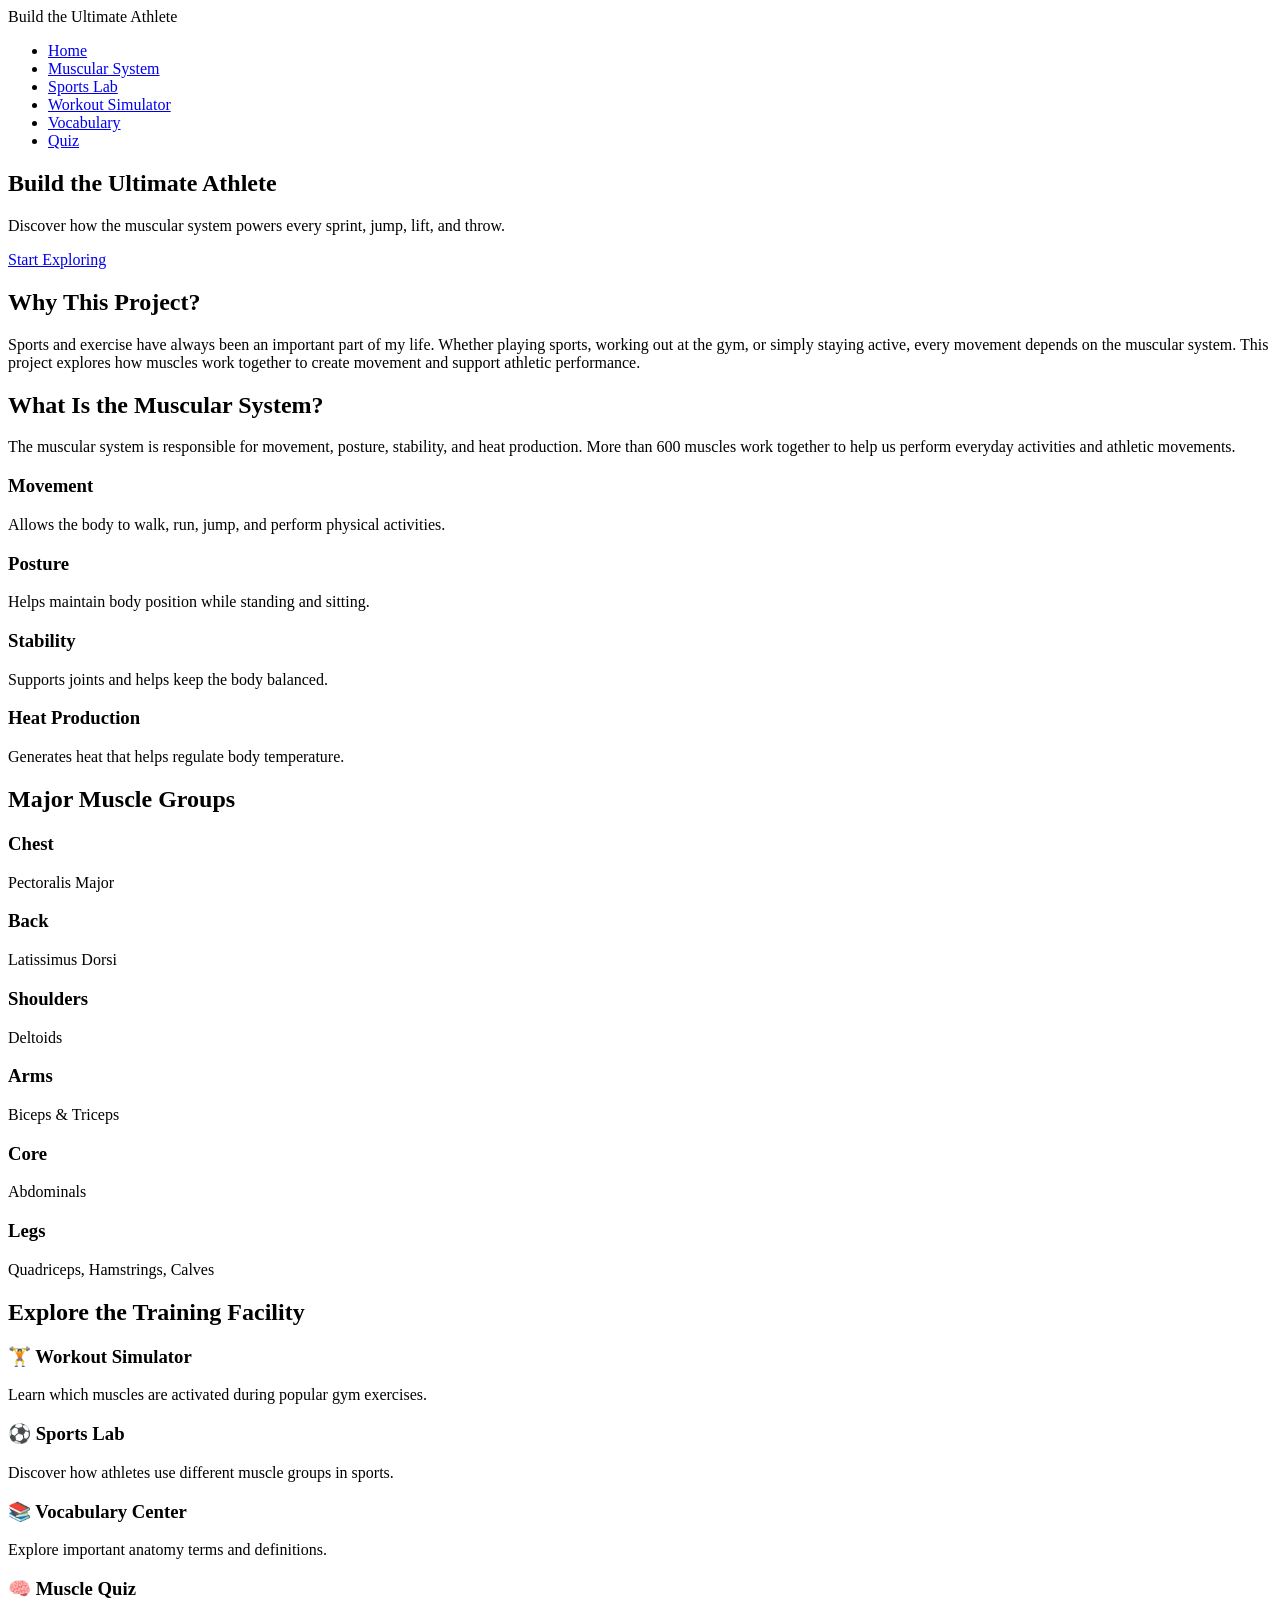
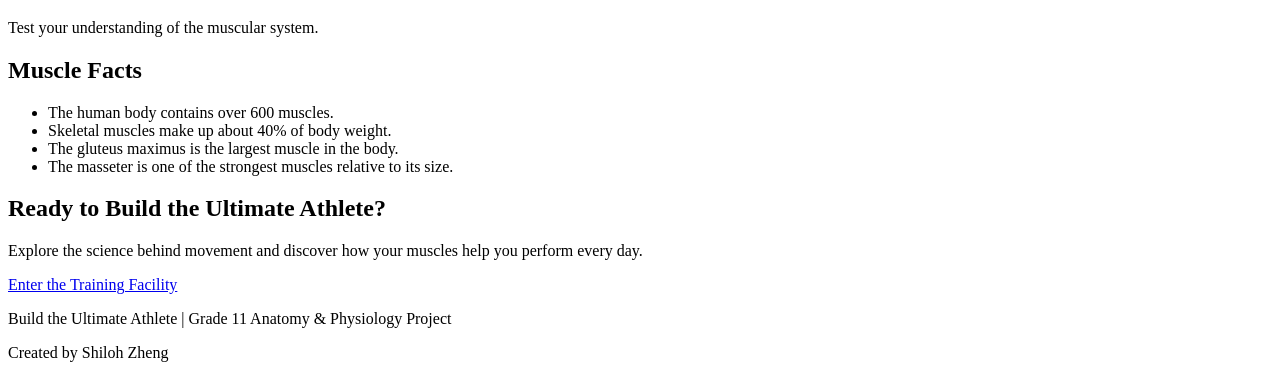
==== index.html @ 9d4ecc10 "Create index.html" ====
<!DOCTYPE html>
<html lang="en">
<head>
    <meta charset="UTF-8">
    <meta name="viewport" content="width=device-width, initial-scale=1.0">
    <title>Build the Ultimate Athlete</title>

    <!-- CSS -->
    <link rel="stylesheet" href="css/style.css">
    <link rel="stylesheet" href="css/home.css">

    <!-- Google Font -->
    <link href="https://fonts.googleapis.com/css2?family=Poppins:wght@300;400;500;600;700&display=swap" rel="stylesheet">
</head>

<body>

    <!-- Navigation -->
    <header>
        <nav>
            <div class="logo">
                Build the Ultimate Athlete
            </div>

            <ul>
                <li><a href="index.html">Home</a></li>
                <li><a href="pages/muscular-system.html">Muscular System</a></li>
                <li><a href="pages/sports-lab.html">Sports Lab</a></li>
                <li><a href="pages/workout-simulator.html">Workout Simulator</a></li>
                <li><a href="pages/vocabulary.html">Vocabulary</a></li>
                <li><a href="pages/quiz.html">Quiz</a></li>
            </ul>
        </nav>
    </header>

    <!-- Hero Section -->
    <section class="hero">

        <div class="hero-content">

            <h1>Build the Ultimate Athlete</h1>

            <p>
                Discover how the muscular system powers every sprint,
                jump, lift, and throw.
            </p>

            <a href="#overview" class="btn">
                Start Exploring
            </a>

        </div>

    </section>

    <!-- About -->
    <section id="overview" class="about">

        <h2>Why This Project?</h2>

        <p>
            Sports and exercise have always been an important part of my life.
            Whether playing sports, working out at the gym, or simply staying
            active, every movement depends on the muscular system. This project
            explores how muscles work together to create movement and support
            athletic performance.
        </p>

    </section>

    <!-- Function Section -->
    <section class="functions">

        <h2>What Is the Muscular System?</h2>

        <p>
            The muscular system is responsible for movement, posture,
            stability, and heat production. More than 600 muscles work
            together to help us perform everyday activities and athletic
            movements.
        </p>

        <div class="function-cards">

            <div class="card">
                <h3>Movement</h3>
                <p>Allows the body to walk, run, jump, and perform physical activities.</p>
            </div>

            <div class="card">
                <h3>Posture</h3>
                <p>Helps maintain body position while standing and sitting.</p>
            </div>

            <div class="card">
                <h3>Stability</h3>
                <p>Supports joints and helps keep the body balanced.</p>
            </div>

            <div class="card">
                <h3>Heat Production</h3>
                <p>Generates heat that helps regulate body temperature.</p>
            </div>

        </div>

    </section>

    <!-- Muscle Groups -->
    <section class="muscles">

        <h2>Major Muscle Groups</h2>

        <div class="muscle-grid">

            <div class="muscle-card">
                <h3>Chest</h3>
                <p>Pectoralis Major</p>
            </div>

            <div class="muscle-card">
                <h3>Back</h3>
                <p>Latissimus Dorsi</p>
            </div>

            <div class="muscle-card">
                <h3>Shoulders</h3>
                <p>Deltoids</p>
            </div>

            <div class="muscle-card">
                <h3>Arms</h3>
                <p>Biceps & Triceps</p>
            </div>

            <div class="muscle-card">
                <h3>Core</h3>
                <p>Abdominals</p>
            </div>

            <div class="muscle-card">
                <h3>Legs</h3>
                <p>Quadriceps, Hamstrings, Calves</p>
            </div>

        </div>

    </section>

    <!-- Explore Section -->
    <section class="explore">

        <h2>Explore the Training Facility</h2>

        <div class="explore-grid">

            <div class="explore-card">
                <h3>🏋️ Workout Simulator</h3>
                <p>
                    Learn which muscles are activated during
                    popular gym exercises.
                </p>
            </div>

            <div class="explore-card">
                <h3>⚽ Sports Lab</h3>
                <p>
                    Discover how athletes use different muscle
                    groups in sports.
                </p>
            </div>

            <div class="explore-card">
                <h3>📚 Vocabulary Center</h3>
                <p>
                    Explore important anatomy terms and definitions.
                </p>
            </div>

            <div class="explore-card">
                <h3>🧠 Muscle Quiz</h3>
                <p>
                    Test your understanding of the muscular system.
                </p>
            </div>

        </div>

    </section>

    <!-- Fun Facts -->
    <section class="facts">

        <h2>Muscle Facts</h2>

        <ul>
            <li>The human body contains over 600 muscles.</li>
            <li>Skeletal muscles make up about 40% of body weight.</li>
            <li>The gluteus maximus is the largest muscle in the body.</li>
            <li>The masseter is one of the strongest muscles relative to its size.</li>
        </ul>

    </section>

    <!-- CTA -->
    <section class="cta">

        <h2>Ready to Build the Ultimate Athlete?</h2>

        <p>
            Explore the science behind movement and discover how your muscles
            help you perform every day.
        </p>

        <a href="pages/muscular-system.html" class="btn">
            Enter the Training Facility
        </a>

    </section>

    <!-- Footer -->
    <footer>

        <p>
            Build the Ultimate Athlete | Grade 11 Anatomy & Physiology Project
        </p>

        <p>
            Created by Shiloh Zheng
        </p>

    </footer>

    <script src="js/main.js"></script>

</body>
</html>
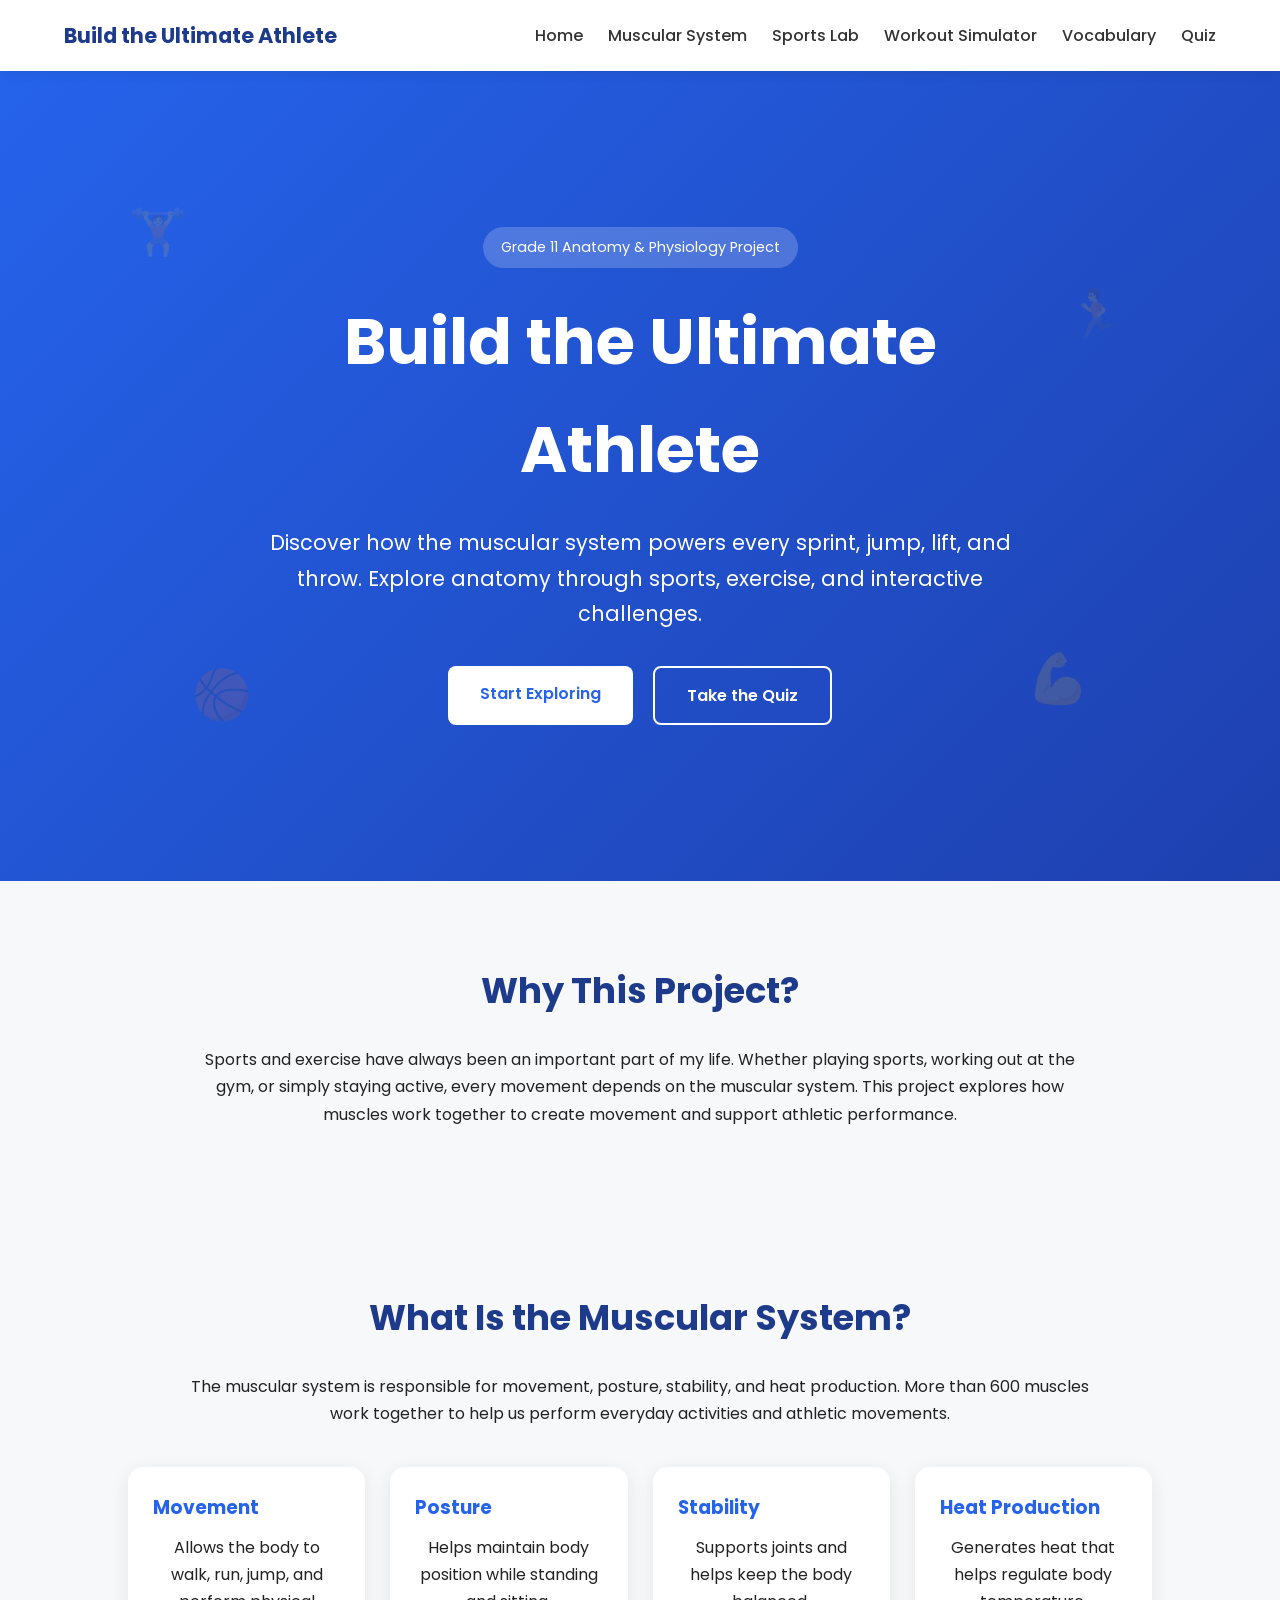
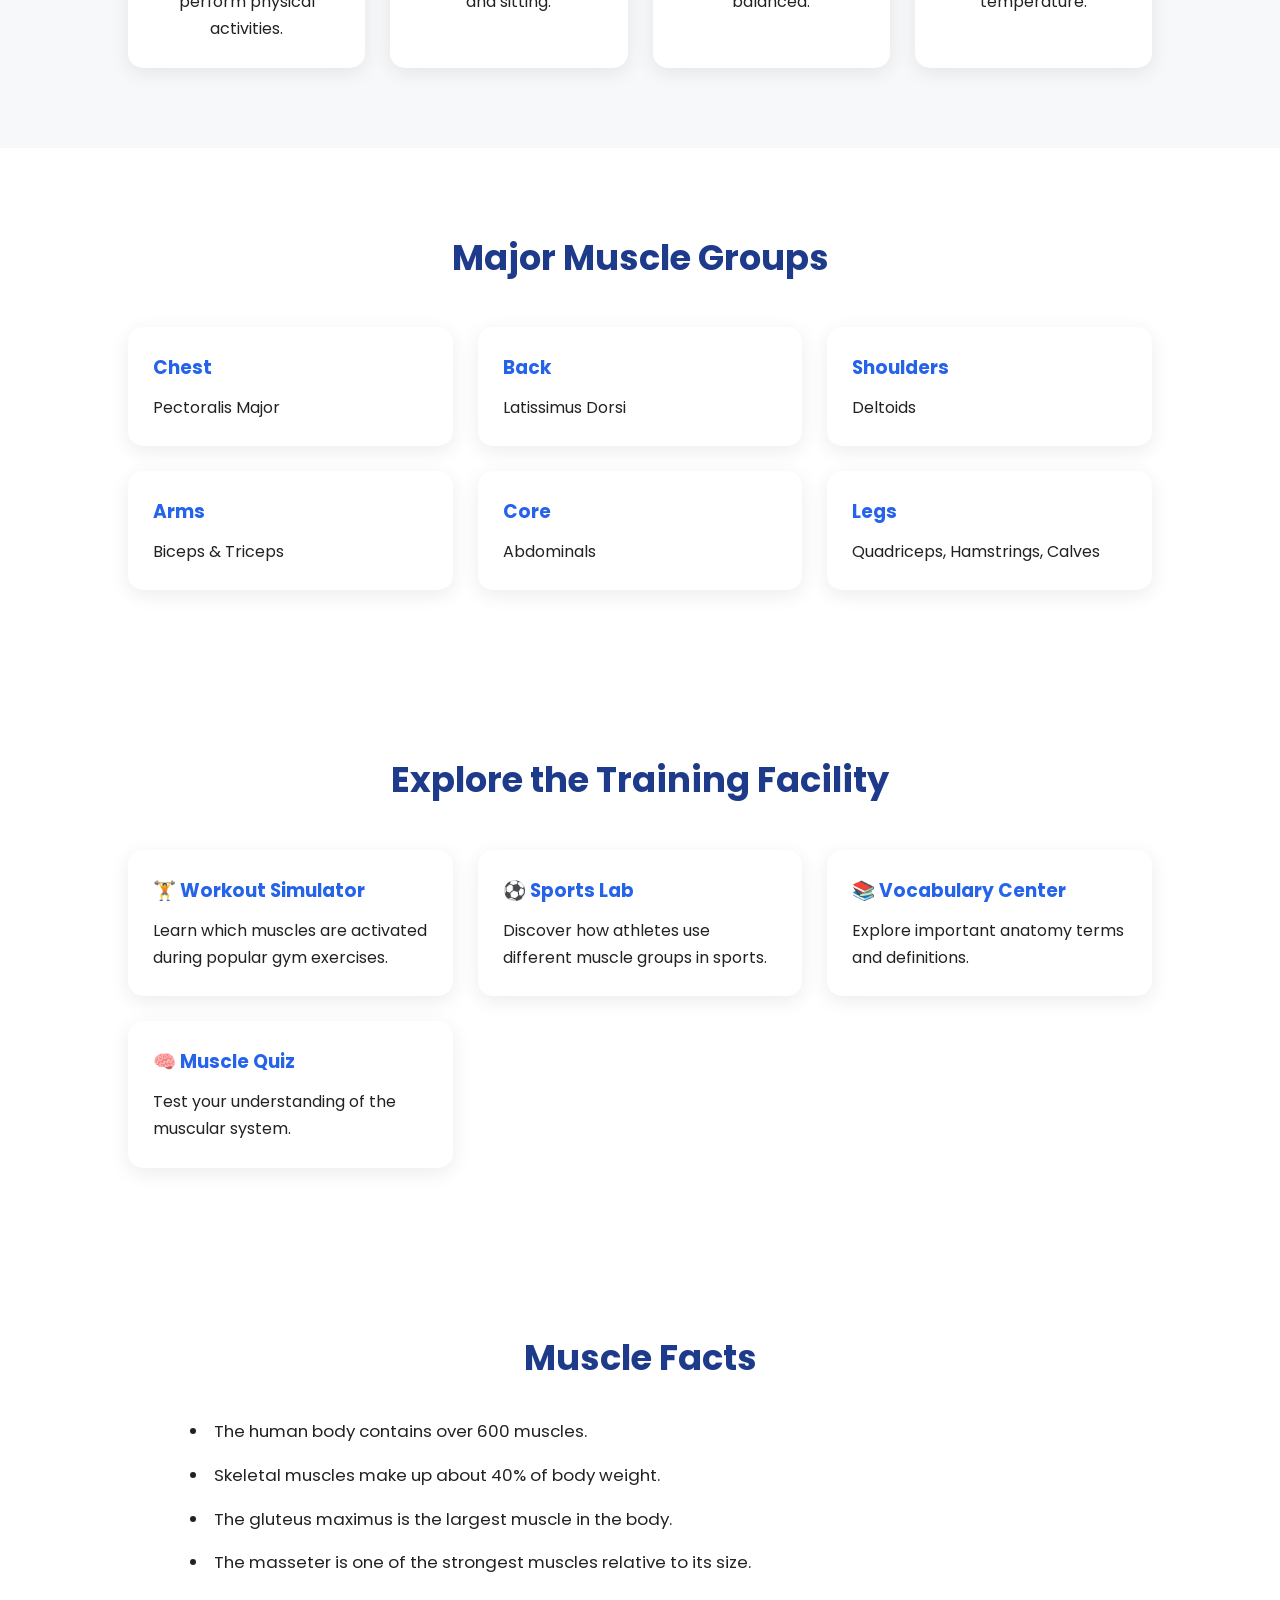
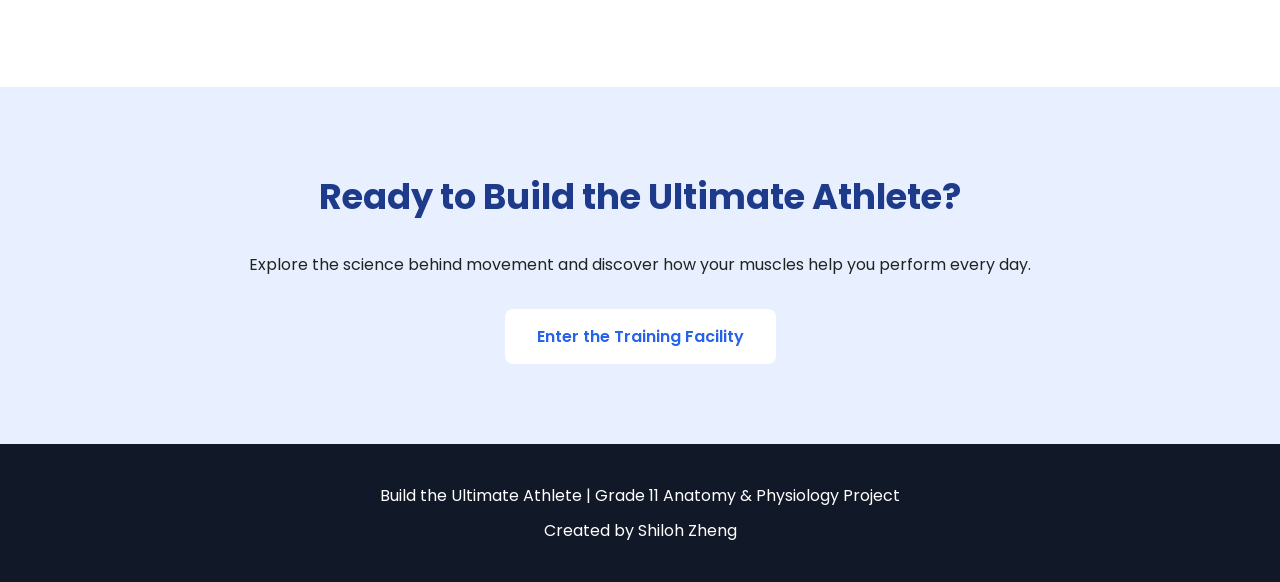
==== commit 6ba62db0: "Update index.html" ====
--- a/index.html
+++ b/index.html
@@ -37,20 +37,51 @@
     <section class="hero">
 
         <div class="hero-content">
-
-            <h1>Build the Ultimate Athlete</h1>
-
+    
+            <span class="badge">
+                Grade 11 Anatomy & Physiology Project
+            </span>
+    
+            <h1>
+                Build the Ultimate Athlete
+            </h1>
+    
             <p>
                 Discover how the muscular system powers every sprint,
-                jump, lift, and throw.
+                jump, lift, and throw. Explore anatomy through sports,
+                exercise, and interactive challenges.
             </p>
-
-            <a href="#overview" class="btn">
-                Start Exploring
-            </a>
-
-        </div>
-
+    
+            <div class="hero-buttons">
+                <a href="#overview" class="btn">
+                    Start Exploring
+                </a>
+    
+                <a href="pages/quiz.html" class="secondary-btn">
+                    Take the Quiz
+                </a>
+            </div>
+    
+        </div>
+    
+        <!-- Floating Icons -->
+    
+        <div class="floating-icon dumbbell">
+            🏋️
+        </div>
+    
+        <div class="floating-icon runner">
+            🏃
+        </div>
+    
+        <div class="floating-icon basketball">
+            🏀
+        </div>
+    
+        <div class="floating-icon muscle">
+            💪
+        </div>
+    
     </section>
 
     <!-- About -->
--- a/css/style.css
+++ b/css/style.css
@@ -0,0 +1,393 @@
+/* =========================
+   GLOBAL STYLES
+========================= */
+
+* {
+    margin: 0;
+    padding: 0;
+    box-sizing: border-box;
+}
+
+html {
+    scroll-behavior: smooth;
+}
+
+body {
+    font-family: 'Poppins', sans-serif;
+    background-color: #f7f8fa;
+    color: #222;
+    line-height: 1.7;
+}
+
+/* =========================
+   NAVIGATION
+========================= */
+
+header {
+    background-color: #ffffff;
+    box-shadow: 0 2px 10px rgba(0,0,0,0.08);
+    position: sticky;
+    top: 0;
+    z-index: 1000;
+}
+
+nav {
+    width: 90%;
+    max-width: 1400px;
+    margin: auto;
+
+    display: flex;
+    justify-content: space-between;
+    align-items: center;
+
+    padding: 18px 0;
+}
+
+.logo {
+    font-size: 1.3rem;
+    font-weight: 700;
+    color: #1e3a8a;
+}
+
+nav ul {
+    list-style: none;
+    display: flex;
+    gap: 25px;
+}
+
+nav ul li a {
+    text-decoration: none;
+    color: #333;
+    font-weight: 500;
+    transition: 0.3s;
+}
+
+nav ul li a:hover {
+    color: #2563eb;
+}
+
+/* =========================
+   HERO SECTION
+========================= */
+
+.hero {
+    min-height: 90vh;
+
+    display: flex;
+    justify-content: center;
+    align-items: center;
+    text-align: center;
+
+    padding: 50px;
+
+    background: linear-gradient(
+        135deg,
+        #2563eb,
+        #1e40af
+    );
+
+    color: white;
+}
+
+.hero-content {
+    max-width: 800px;
+}
+
+.hero h1 {
+    font-size: 4rem;
+    margin-bottom: 20px;
+}
+
+.hero p {
+    font-size: 1.3rem;
+    margin-bottom: 35px;
+}
+
+/* =========================
+   BUTTONS
+========================= */
+
+.btn {
+    display: inline-block;
+
+    background-color: white;
+    color: #2563eb;
+
+    text-decoration: none;
+
+    padding: 14px 32px;
+    border-radius: 8px;
+
+    font-weight: 600;
+
+    transition: 0.3s;
+}
+
+.btn:hover {
+    transform: translateY(-3px);
+}
+
+/* =========================
+   SECTIONS
+========================= */
+
+section {
+    padding: 80px 10%;
+}
+
+section h2 {
+    text-align: center;
+    font-size: 2.2rem;
+    margin-bottom: 25px;
+
+    color: #1e3a8a;
+}
+
+section p {
+    max-width: 900px;
+    margin: auto;
+}
+
+/* =========================
+   CARDS
+========================= */
+
+.function-cards,
+.muscle-grid,
+.explore-grid {
+    margin-top: 40px;
+
+    display: grid;
+    gap: 25px;
+}
+
+.function-cards {
+    grid-template-columns: repeat(auto-fit, minmax(220px, 1fr));
+}
+
+.muscle-grid {
+    grid-template-columns: repeat(auto-fit, minmax(250px, 1fr));
+}
+
+.explore-grid {
+    grid-template-columns: repeat(auto-fit, minmax(280px, 1fr));
+}
+
+.card,
+.muscle-card,
+.explore-card {
+
+    background-color: white;
+
+    padding: 25px;
+
+    border-radius: 15px;
+
+    box-shadow: 0 5px 20px rgba(0,0,0,0.08);
+
+    transition: 0.3s;
+}
+
+.card:hover,
+.muscle-card:hover,
+.explore-card:hover {
+    transform: translateY(-8px);
+}
+
+.card h3,
+.muscle-card h3,
+.explore-card h3 {
+    color: #2563eb;
+    margin-bottom: 10px;
+}
+
+/* =========================
+   FACTS SECTION
+========================= */
+
+.facts ul {
+    max-width: 900px;
+    margin: 30px auto;
+
+    list-style-position: inside;
+}
+
+.facts li {
+    margin-bottom: 15px;
+    font-size: 1.05rem;
+}
+
+/* =========================
+   CTA SECTION
+========================= */
+
+.cta {
+    text-align: center;
+
+    background-color: #e8f0ff;
+}
+
+.cta p {
+    margin-bottom: 30px;
+}
+
+/* =========================
+   FOOTER
+========================= */
+
+footer {
+    background-color: #111827;
+    color: white;
+
+    text-align: center;
+
+    padding: 30px;
+}
+
+footer p {
+    margin: 8px 0;
+}
+
+/* =========================
+   RESPONSIVE
+========================= */
+
+@media (max-width: 900px) {
+
+    nav {
+        flex-direction: column;
+        gap: 20px;
+    }
+
+    nav ul {
+        flex-wrap: wrap;
+        justify-content: center;
+    }
+
+    .hero h1 {
+        font-size: 2.8rem;
+    }
+
+    .hero p {
+        font-size: 1.1rem;
+    }
+}
+
+@media (max-width: 600px) {
+
+    .hero h1 {
+        font-size: 2.2rem;
+    }
+
+    section {
+        padding: 60px 8%;
+    }
+
+}
+
+/* =========================
+   ENHANCED HERO
+========================= */
+
+.hero {
+    position: relative;
+    overflow: hidden;
+}
+
+.badge {
+    display: inline-block;
+
+    background: rgba(255,255,255,0.2);
+
+    padding: 8px 18px;
+
+    border-radius: 999px;
+
+    margin-bottom: 20px;
+
+    font-size: 0.9rem;
+}
+
+.hero-buttons {
+    margin-top: 30px;
+
+    display: flex;
+    justify-content: center;
+    gap: 20px;
+
+    flex-wrap: wrap;
+}
+
+.secondary-btn {
+
+    display: inline-block;
+
+    text-decoration: none;
+
+    border: 2px solid white;
+
+    color: white;
+
+    padding: 14px 32px;
+
+    border-radius: 8px;
+
+    font-weight: 600;
+
+    transition: 0.3s;
+}
+
+.secondary-btn:hover {
+    background: white;
+    color: #2563eb;
+}
+
+/* =========================
+   FLOATING ICONS
+========================= */
+
+.floating-icon {
+    position: absolute;
+
+    font-size: 3rem;
+
+    opacity: 0.15;
+
+    animation: float 5s ease-in-out infinite;
+}
+
+.dumbbell {
+    top: 15%;
+    left: 10%;
+}
+
+.runner {
+    top: 25%;
+    right: 12%;
+}
+
+.basketball {
+    bottom: 18%;
+    left: 15%;
+}
+
+.muscle {
+    bottom: 20%;
+    right: 15%;
+}
+
+@keyframes float {
+
+    0% {
+        transform: translateY(0);
+    }
+
+    50% {
+        transform: translateY(-20px);
+    }
+
+    100% {
+        transform: translateY(0);
+    }
+
+}
--- a/css/home.css
+++ b/css/home.css
@@ -0,0 +1,13 @@
+/* Home Page Specific Styling */
+
+.about p,
+.functions p,
+.cta p {
+    text-align: center;
+}
+
+.muscles,
+.explore,
+.facts {
+    background-color: white;
+}
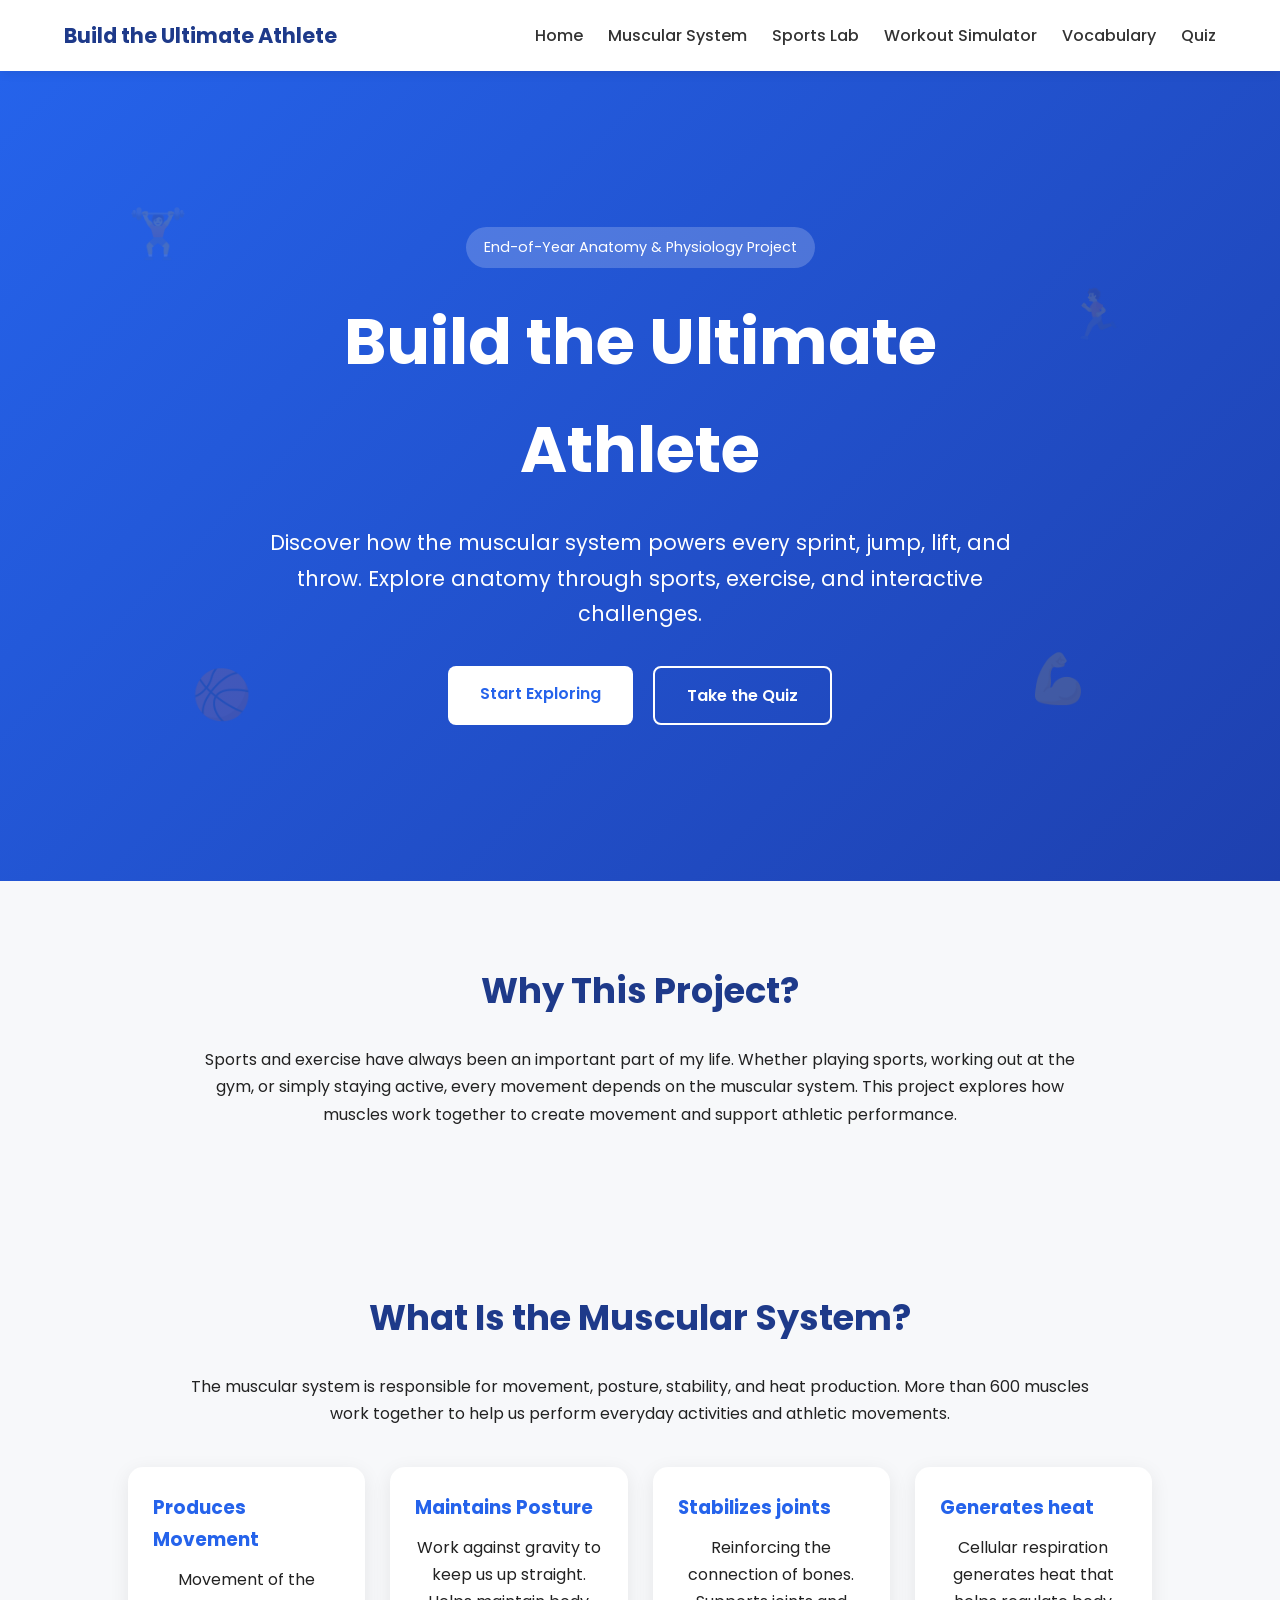
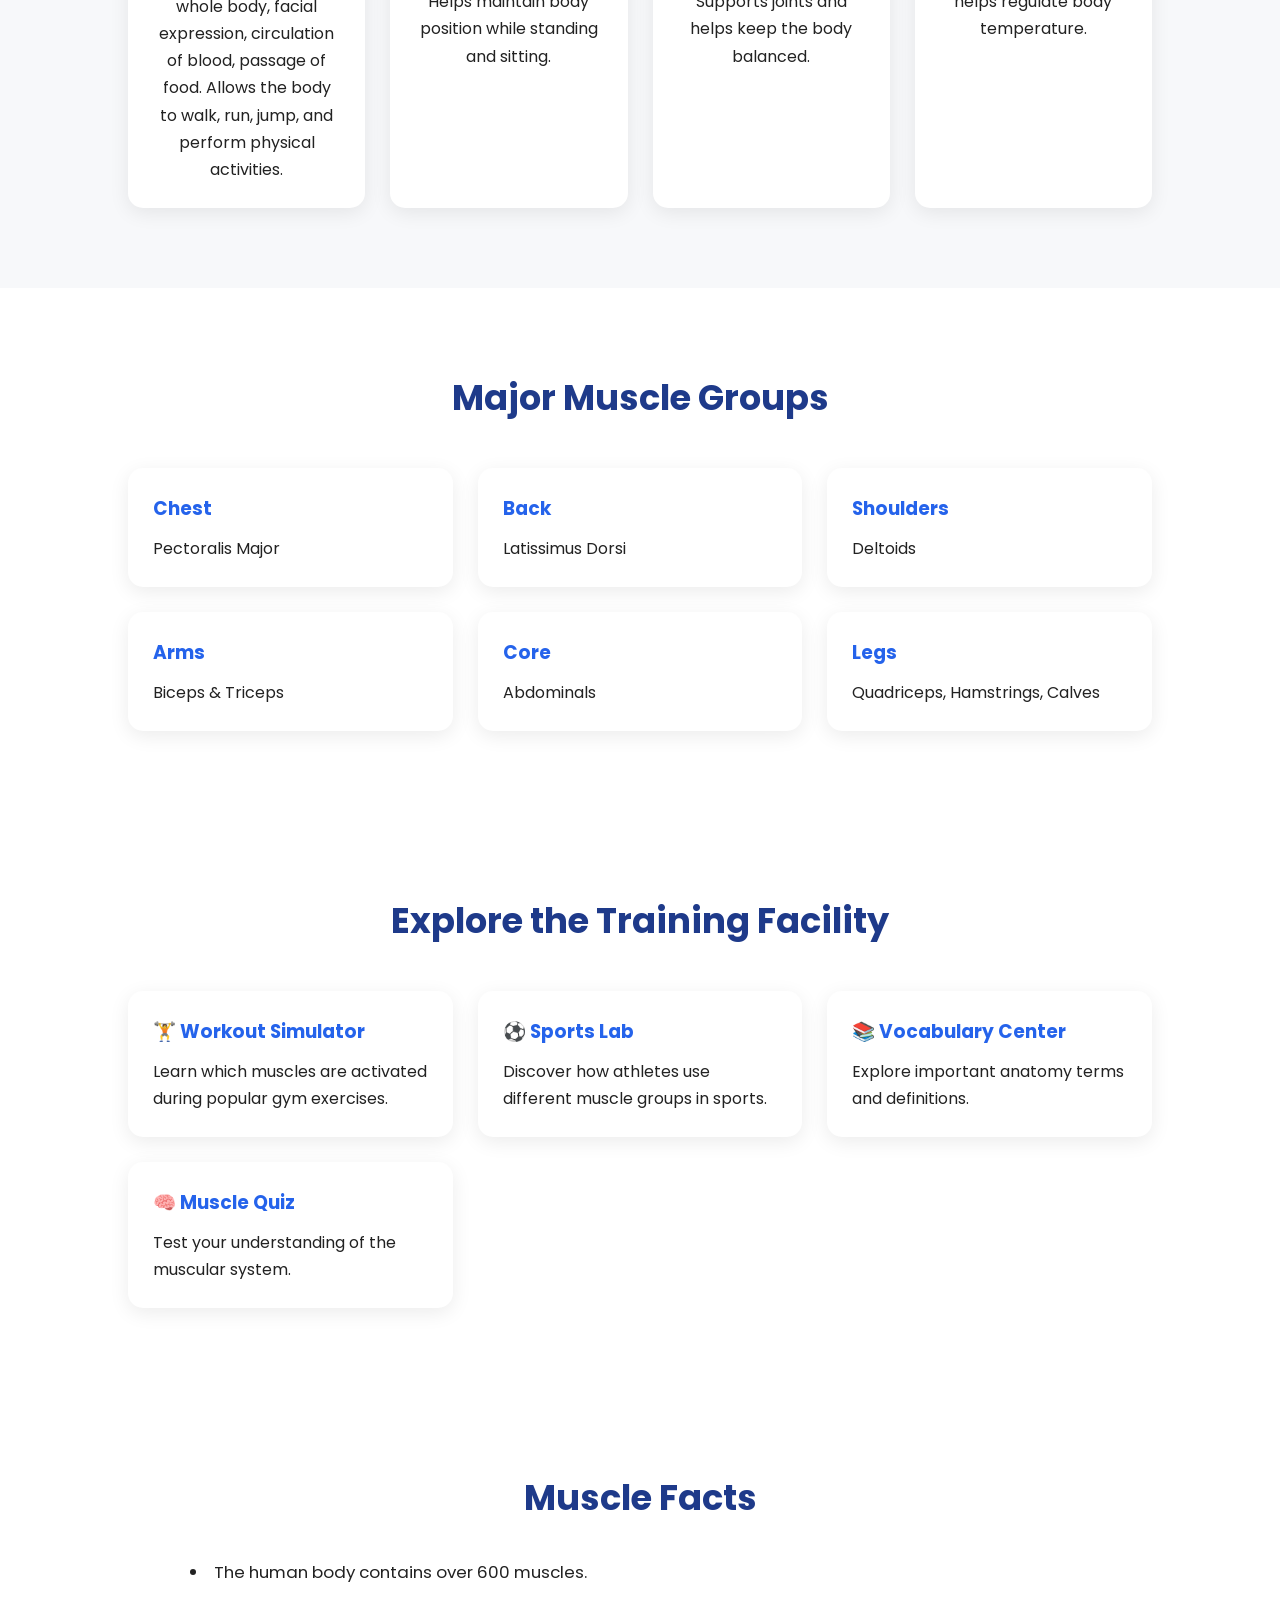
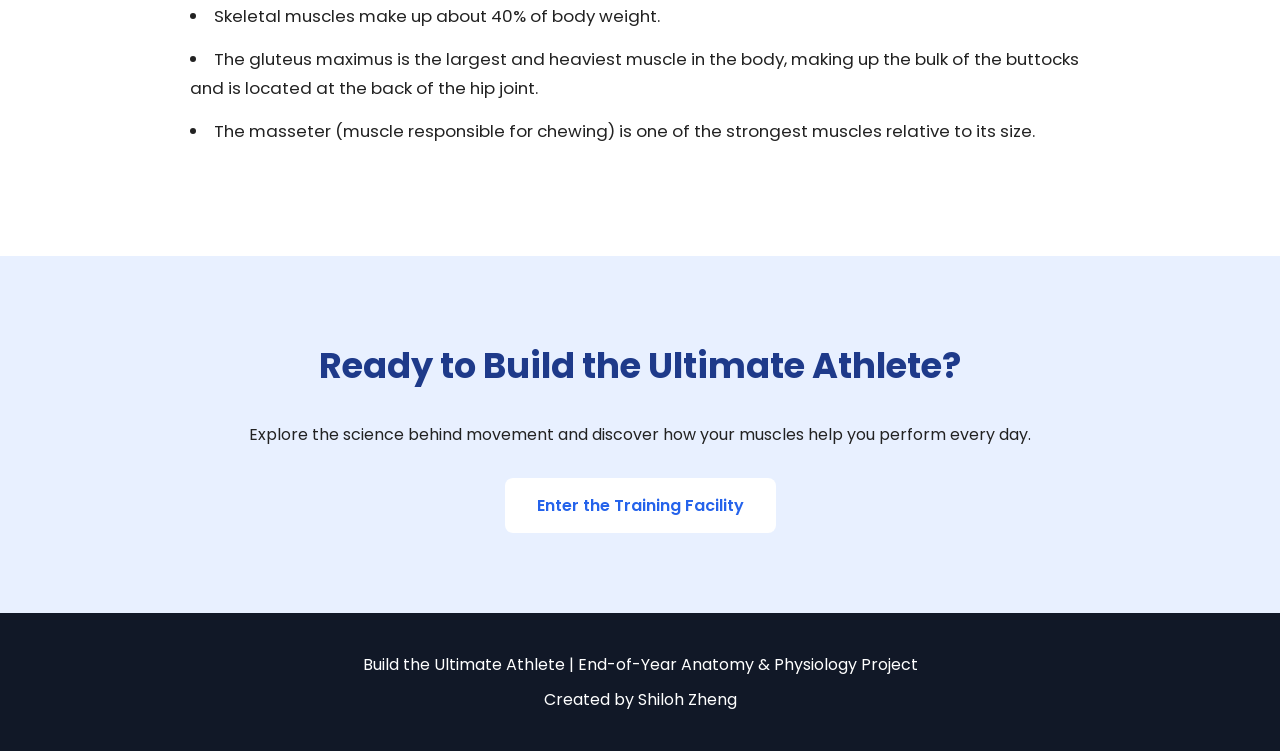
==== commit cf08fd35: "Update index.html" ====
--- a/index.html
+++ b/index.html
@@ -39,7 +39,7 @@
         <div class="hero-content">
     
             <span class="badge">
-                Grade 11 Anatomy & Physiology Project
+                End-of-Year Anatomy & Physiology Project
             </span>
     
             <h1>
@@ -114,23 +114,23 @@
         <div class="function-cards">
 
             <div class="card">
-                <h3>Movement</h3>
-                <p>Allows the body to walk, run, jump, and perform physical activities.</p>
-            </div>
-
-            <div class="card">
-                <h3>Posture</h3>
-                <p>Helps maintain body position while standing and sitting.</p>
-            </div>
-
-            <div class="card">
-                <h3>Stability</h3>
-                <p>Supports joints and helps keep the body balanced.</p>
-            </div>
-
-            <div class="card">
-                <h3>Heat Production</h3>
-                <p>Generates heat that helps regulate body temperature.</p>
+                <h3>Produces Movement</h3>
+                <p>Movement of the whole body, facial expression, circulation of blood, passage of food. Allows the body to walk, run, jump, and perform physical activities.</p>
+            </div>
+
+            <div class="card">
+                <h3>Maintains Posture</h3>
+                <p>Work against gravity to keep us up straight. Helps maintain body position while standing and sitting.</p>
+            </div>
+
+            <div class="card">
+                <h3>Stabilizes joints</h3>
+                <p>Reinforcing the connection of bones. Supports joints and helps keep the body balanced.</p>
+            </div>
+
+            <div class="card">
+                <h3>Generates heat</h3>
+                <p>Cellular respiration generates heat that helps regulate body temperature.</p>
             </div>
 
         </div>
@@ -227,8 +227,8 @@
         <ul>
             <li>The human body contains over 600 muscles.</li>
             <li>Skeletal muscles make up about 40% of body weight.</li>
-            <li>The gluteus maximus is the largest muscle in the body.</li>
-            <li>The masseter is one of the strongest muscles relative to its size.</li>
+            <li>The gluteus maximus is the largest and heaviest muscle in the body, making up the bulk of the buttocks and is located at the back of the hip joint.</li>
+            <li>The masseter (muscle responsible for chewing) is one of the strongest muscles relative to its size.</li>
         </ul>
 
     </section>
@@ -253,7 +253,7 @@
     <footer>
 
         <p>
-            Build the Ultimate Athlete | Grade 11 Anatomy & Physiology Project
+            Build the Ultimate Athlete | End-of-Year Anatomy & Physiology Project
         </p>
 
         <p>
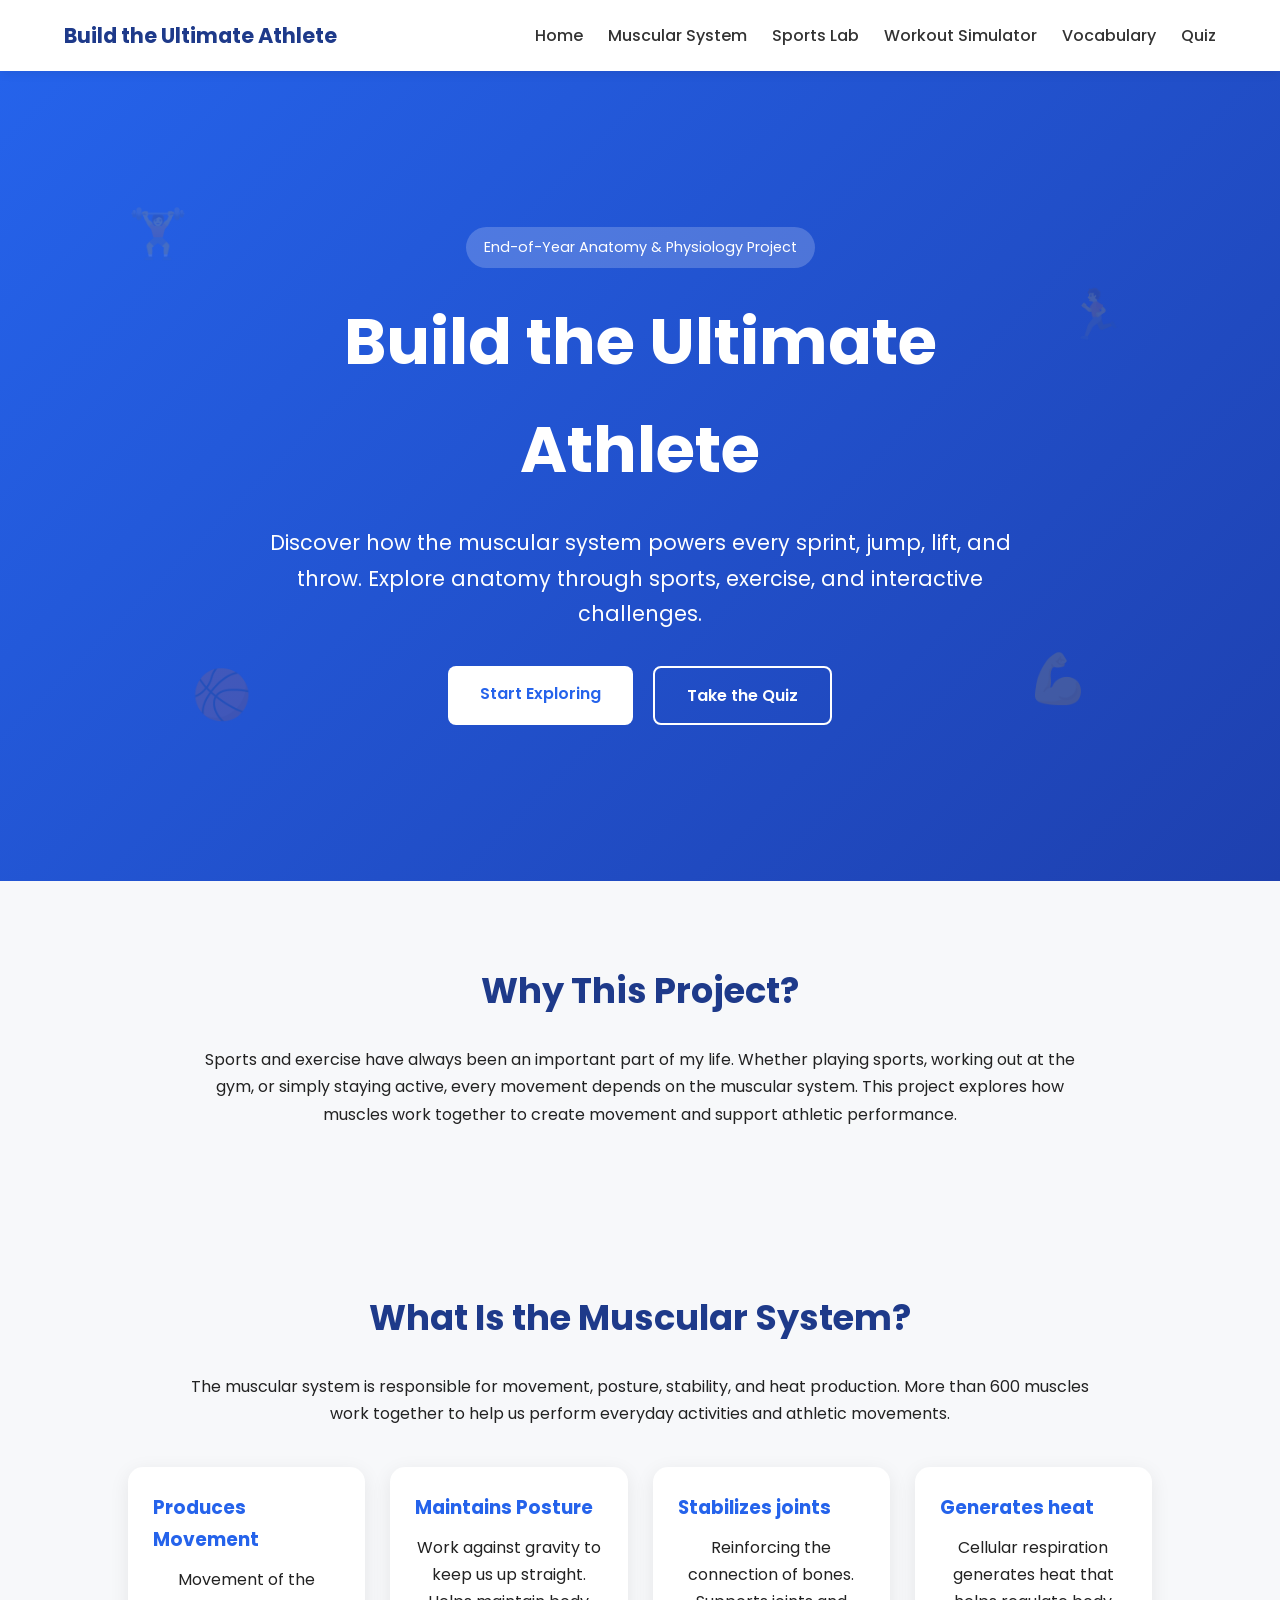
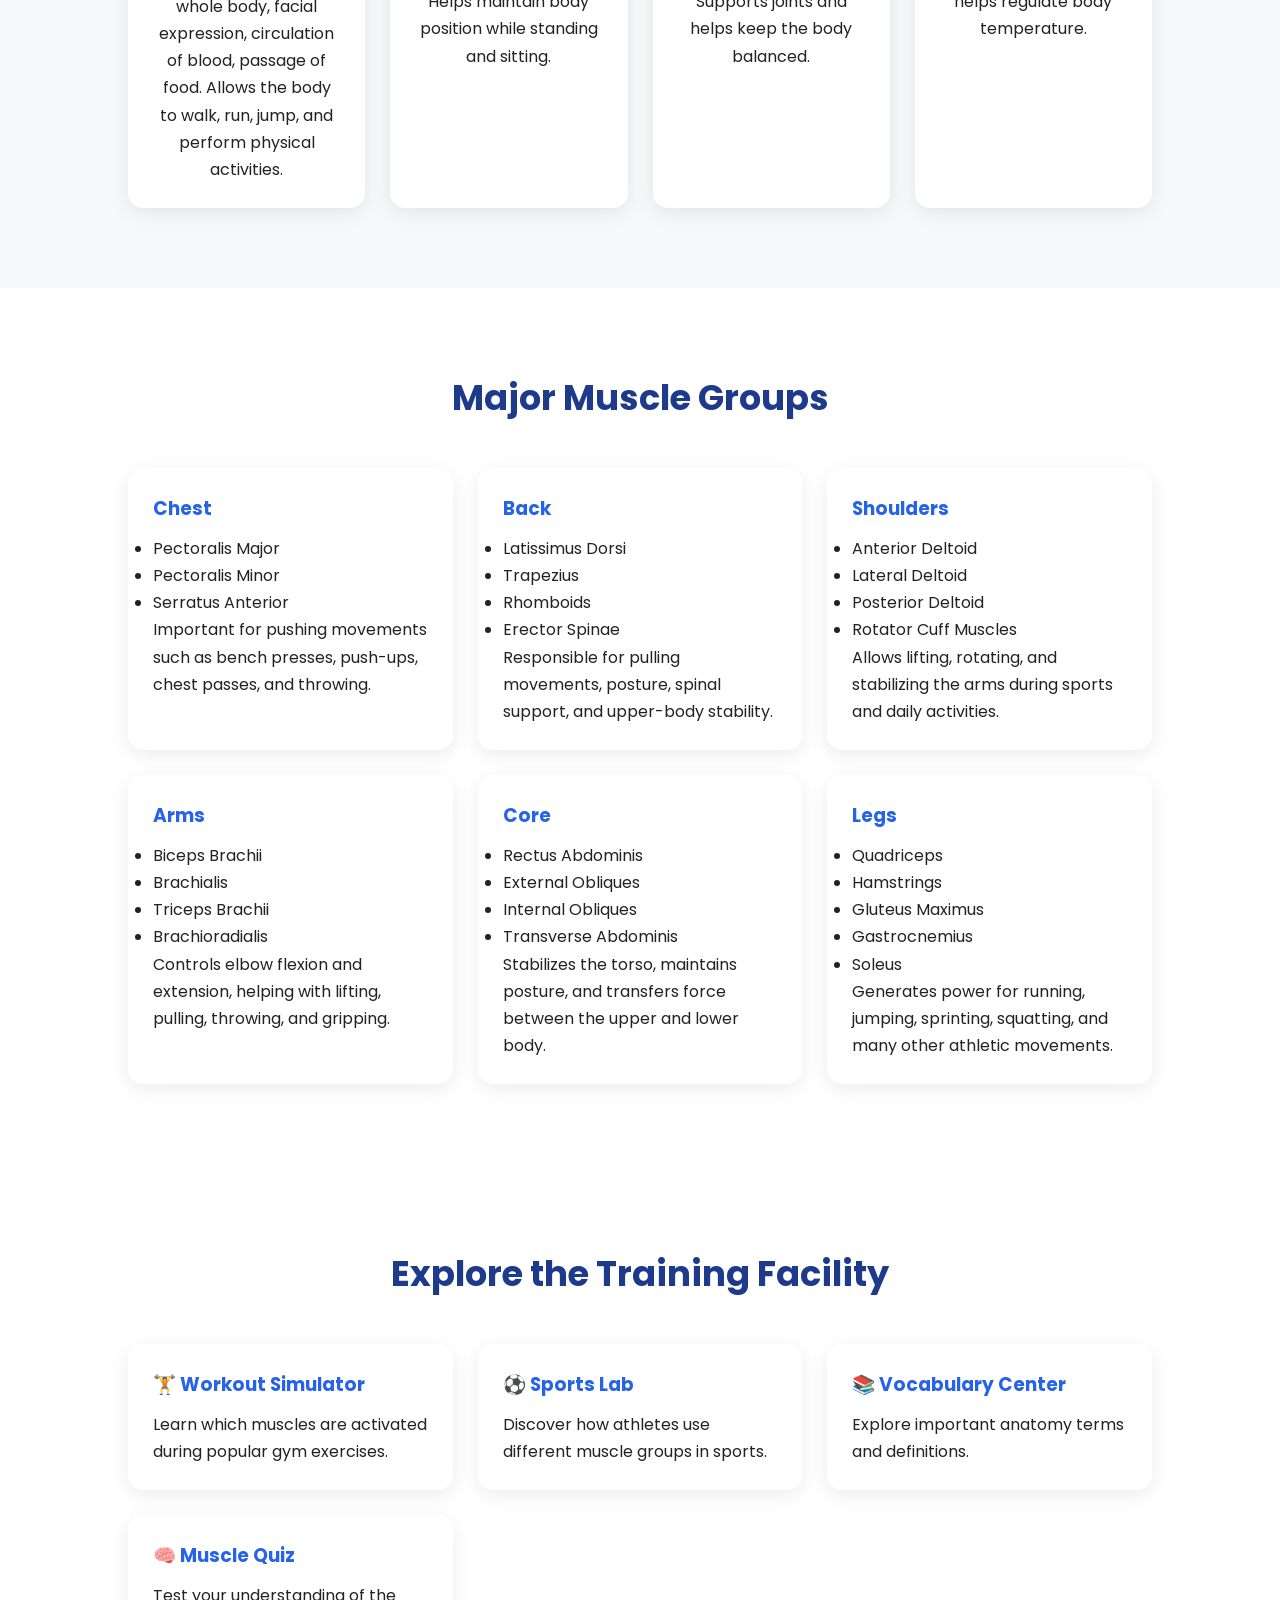
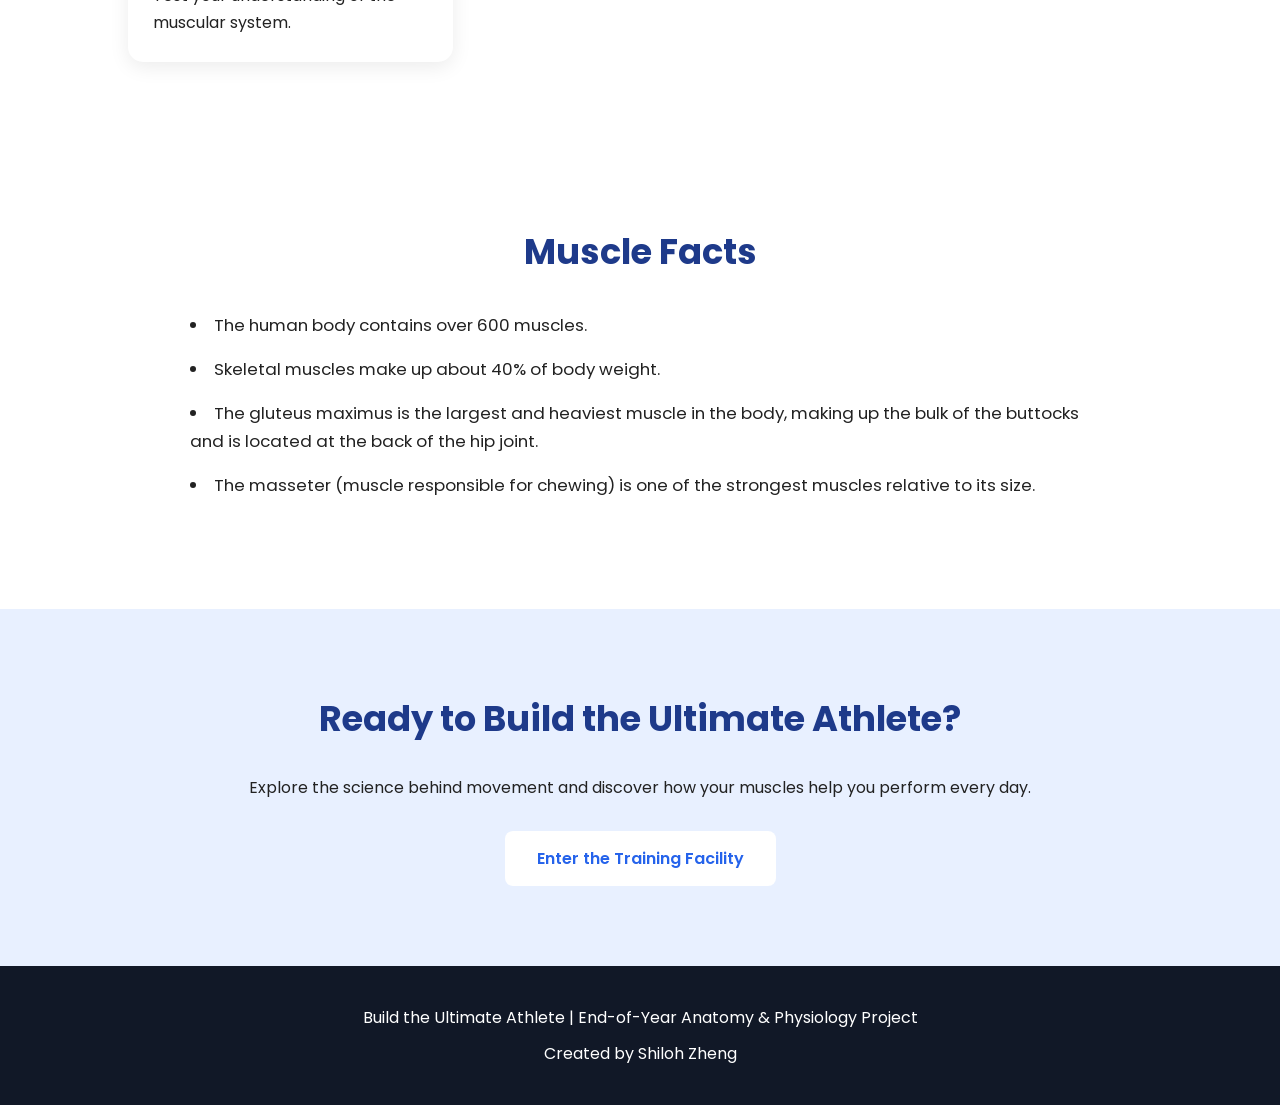
==== commit 843a1b4f: "Update index.html" ====
--- a/index.html
+++ b/index.html
@@ -143,37 +143,103 @@
         <h2>Major Muscle Groups</h2>
 
         <div class="muscle-grid">
-
+        
             <div class="muscle-card">
                 <h3>Chest</h3>
-                <p>Pectoralis Major</p>
-            </div>
-
+        
+                <ul>
+                    <li>Pectoralis Major</li>
+                    <li>Pectoralis Minor</li>
+                    <li>Serratus Anterior</li>
+                </ul>
+        
+                <p>
+                    Important for pushing movements such as bench presses,
+                    push-ups, chest passes, and throwing.
+                </p>
+            </div>
+        
             <div class="muscle-card">
                 <h3>Back</h3>
-                <p>Latissimus Dorsi</p>
-            </div>
-
+        
+                <ul>
+                    <li>Latissimus Dorsi</li>
+                    <li>Trapezius</li>
+                    <li>Rhomboids</li>
+                    <li>Erector Spinae</li>
+                </ul>
+        
+                <p>
+                    Responsible for pulling movements, posture, spinal support,
+                    and upper-body stability.
+                </p>
+            </div>
+        
             <div class="muscle-card">
                 <h3>Shoulders</h3>
-                <p>Deltoids</p>
-            </div>
-
+        
+                <ul>
+                    <li>Anterior Deltoid</li>
+                    <li>Lateral Deltoid</li>
+                    <li>Posterior Deltoid</li>
+                    <li>Rotator Cuff Muscles</li>
+                </ul>
+        
+                <p>
+                    Allows lifting, rotating, and stabilizing the arms during
+                    sports and daily activities.
+                </p>
+            </div>
+        
             <div class="muscle-card">
                 <h3>Arms</h3>
-                <p>Biceps & Triceps</p>
-            </div>
-
+        
+                <ul>
+                    <li>Biceps Brachii</li>
+                    <li>Brachialis</li>
+                    <li>Triceps Brachii</li>
+                    <li>Brachioradialis</li>
+                </ul>
+        
+                <p>
+                    Controls elbow flexion and extension, helping with lifting,
+                    pulling, throwing, and gripping.
+                </p>
+            </div>
+        
             <div class="muscle-card">
                 <h3>Core</h3>
-                <p>Abdominals</p>
-            </div>
-
+        
+                <ul>
+                    <li>Rectus Abdominis</li>
+                    <li>External Obliques</li>
+                    <li>Internal Obliques</li>
+                    <li>Transverse Abdominis</li>
+                </ul>
+        
+                <p>
+                    Stabilizes the torso, maintains posture, and transfers force
+                    between the upper and lower body.
+                </p>
+            </div>
+        
             <div class="muscle-card">
                 <h3>Legs</h3>
-                <p>Quadriceps, Hamstrings, Calves</p>
-            </div>
-
+        
+                <ul>
+                    <li>Quadriceps</li>
+                    <li>Hamstrings</li>
+                    <li>Gluteus Maximus</li>
+                    <li>Gastrocnemius</li>
+                    <li>Soleus</li>
+                </ul>
+        
+                <p>
+                    Generates power for running, jumping, sprinting, squatting,
+                    and many other athletic movements.
+                </p>
+            </div>
+        
         </div>
 
     </section>
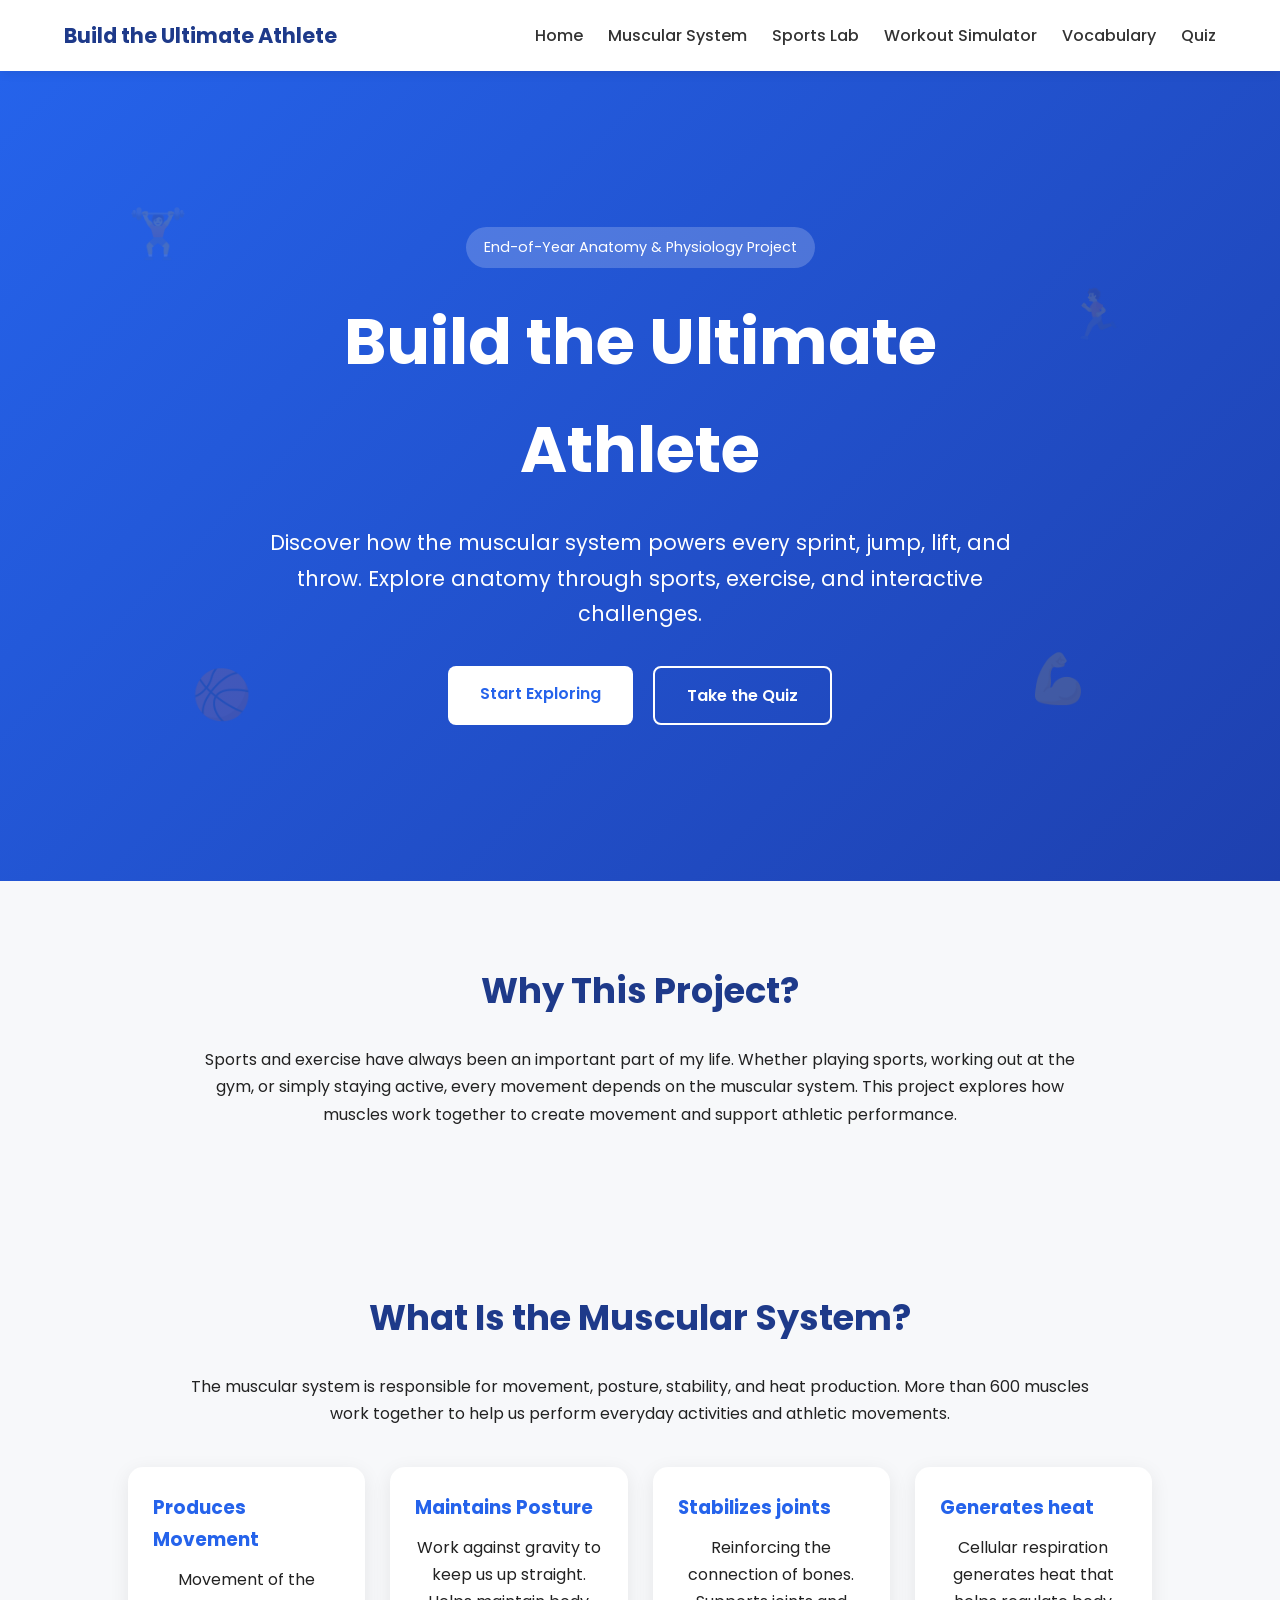
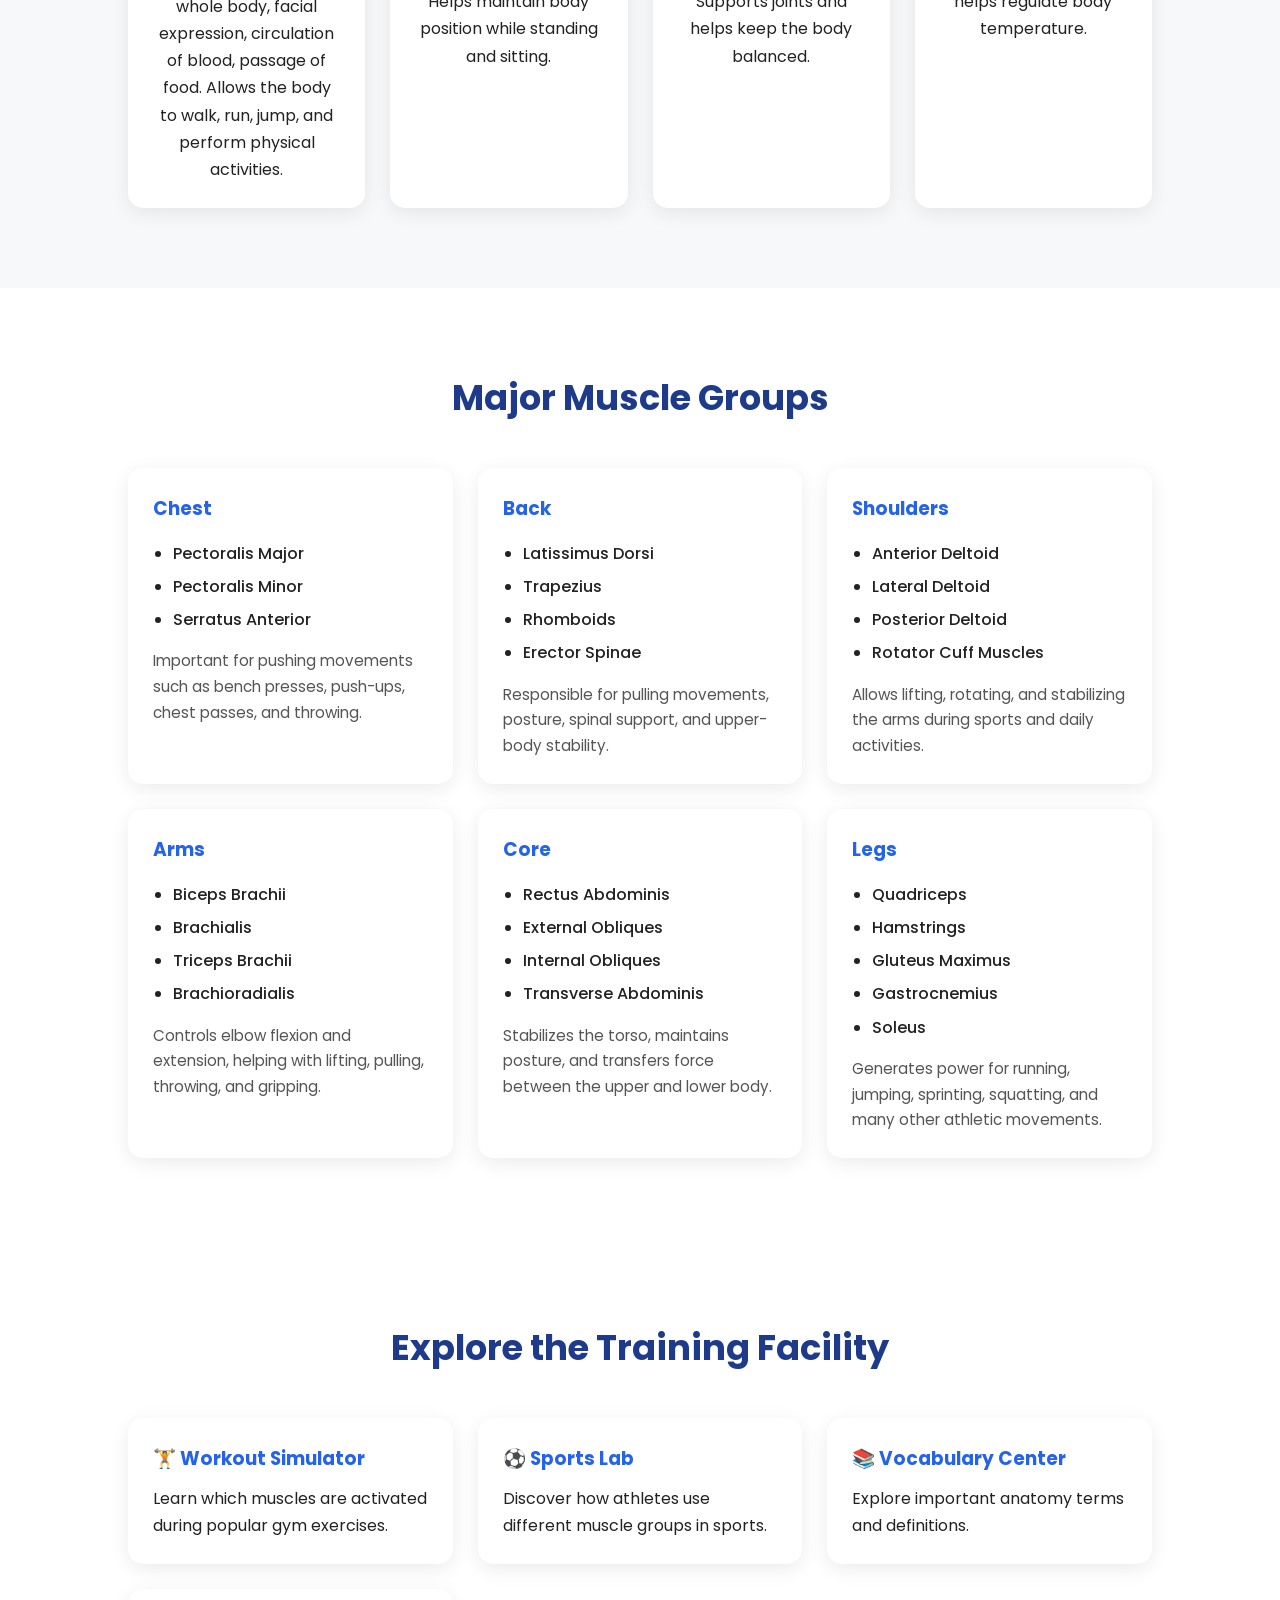
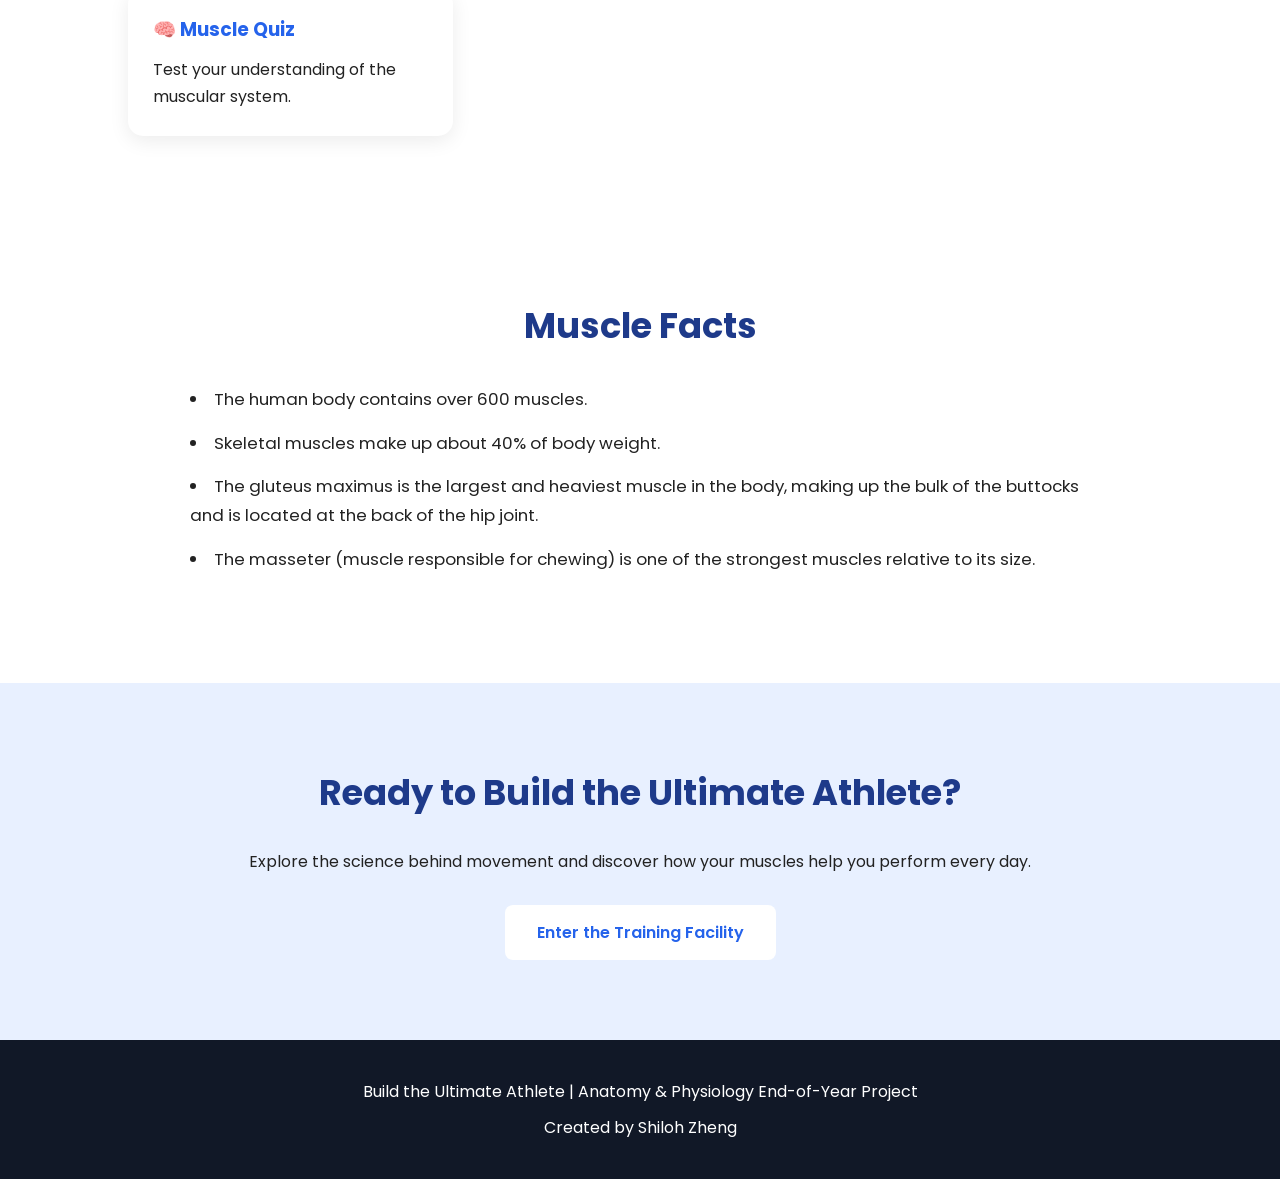
==== commit 44bab6f3: "Update index.html" ====
--- a/index.html
+++ b/index.html
@@ -319,7 +319,7 @@
     <footer>
 
         <p>
-            Build the Ultimate Athlete | End-of-Year Anatomy & Physiology Project
+            Build the Ultimate Athlete | Anatomy & Physiology End-of-Year Project
         </p>
 
         <p>
--- a/css/style.css
+++ b/css/style.css
@@ -391,3 +391,19 @@
     }
 
 }
+
+.muscle-card ul {
+    margin: 15px 0;
+    padding-left: 20px;
+}
+
+.muscle-card li {
+    margin-bottom: 6px;
+    font-weight: 500;
+}
+
+.muscle-card p {
+    margin-top: 12px;
+    font-size: 0.95rem;
+    color: #555;
+}
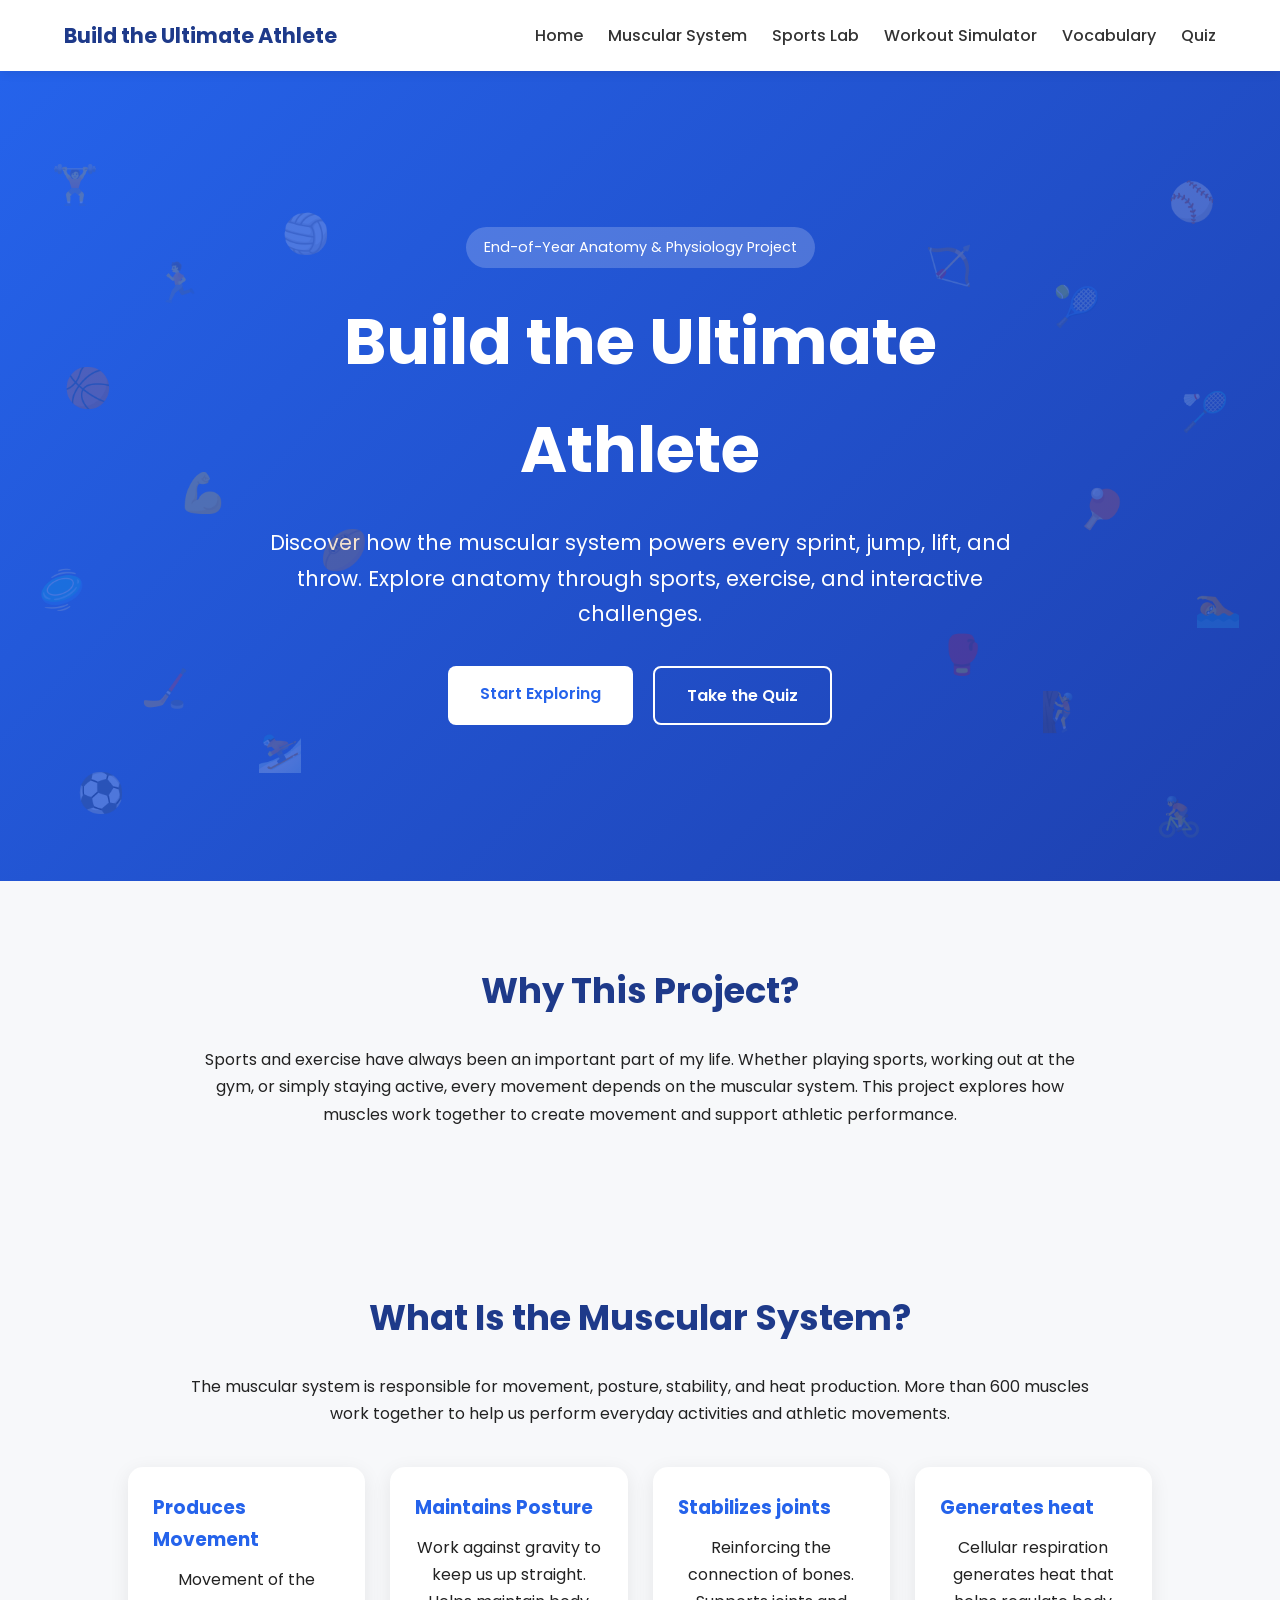
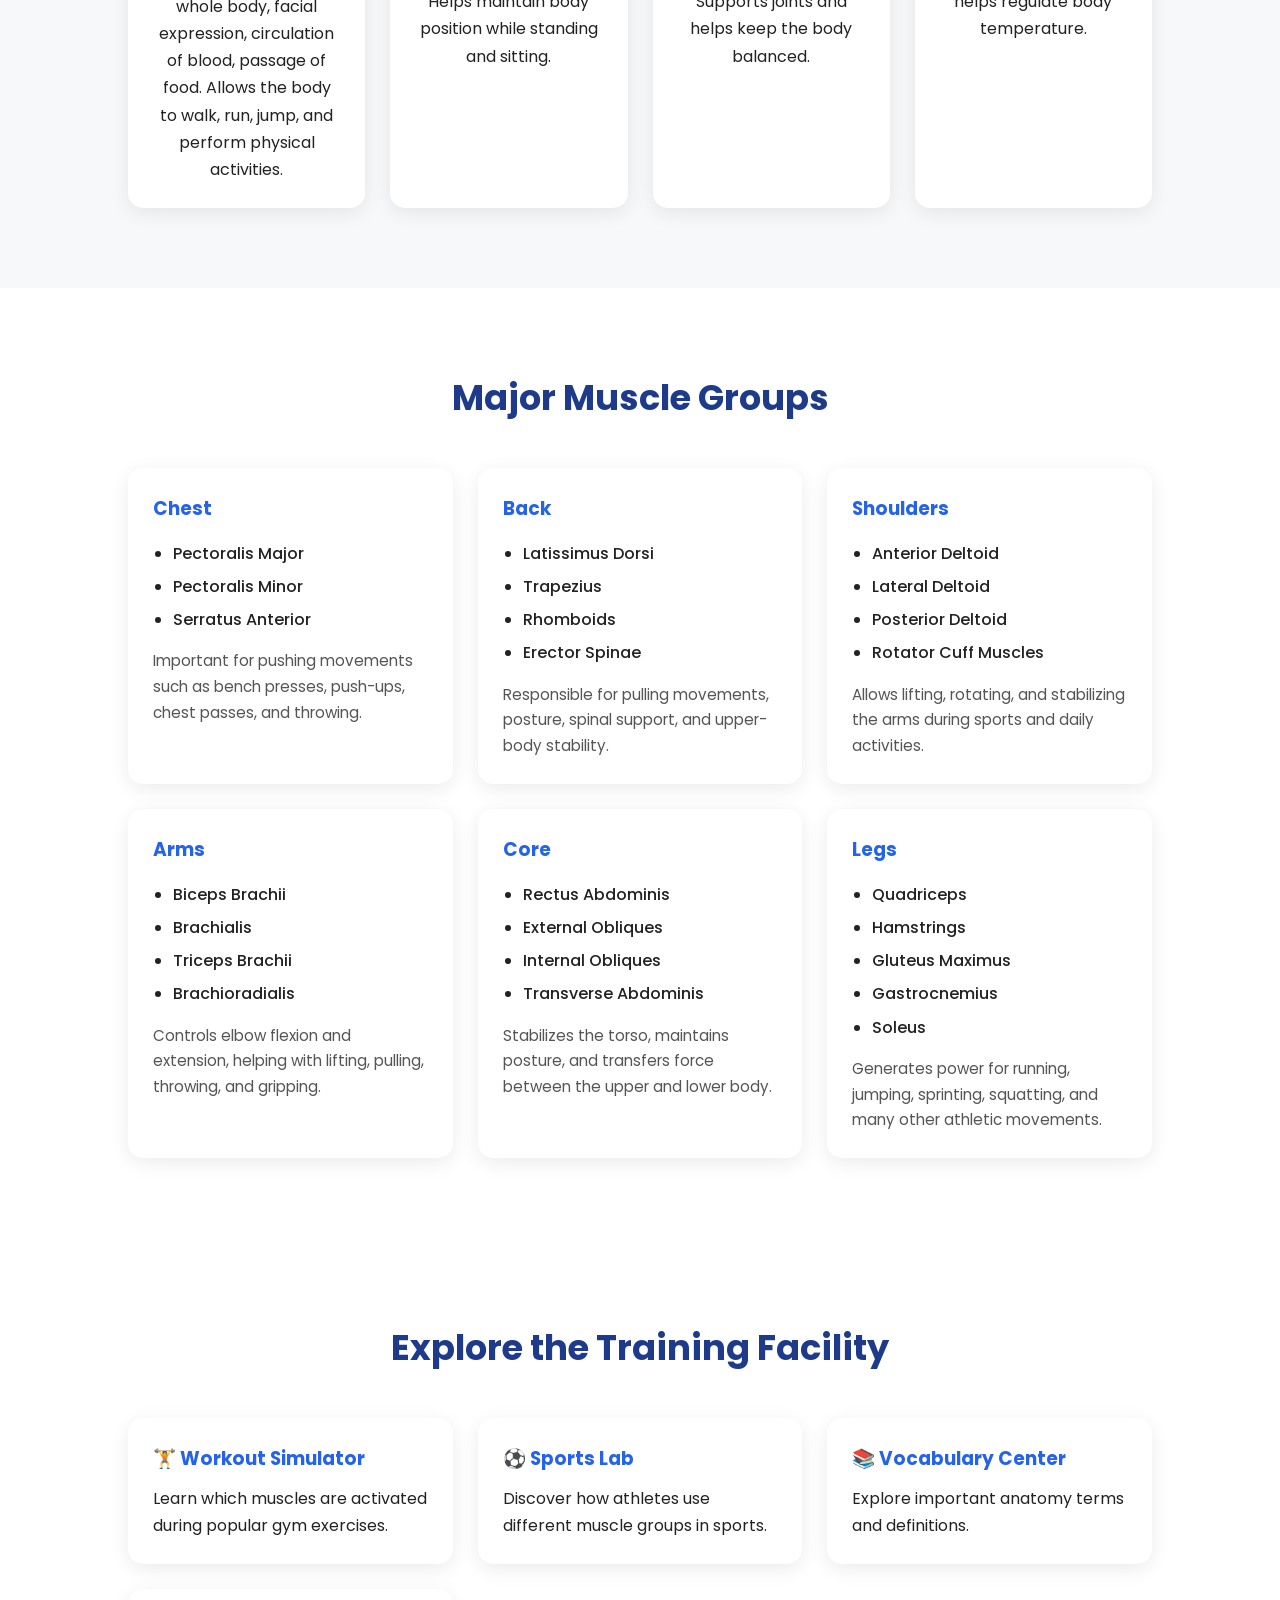
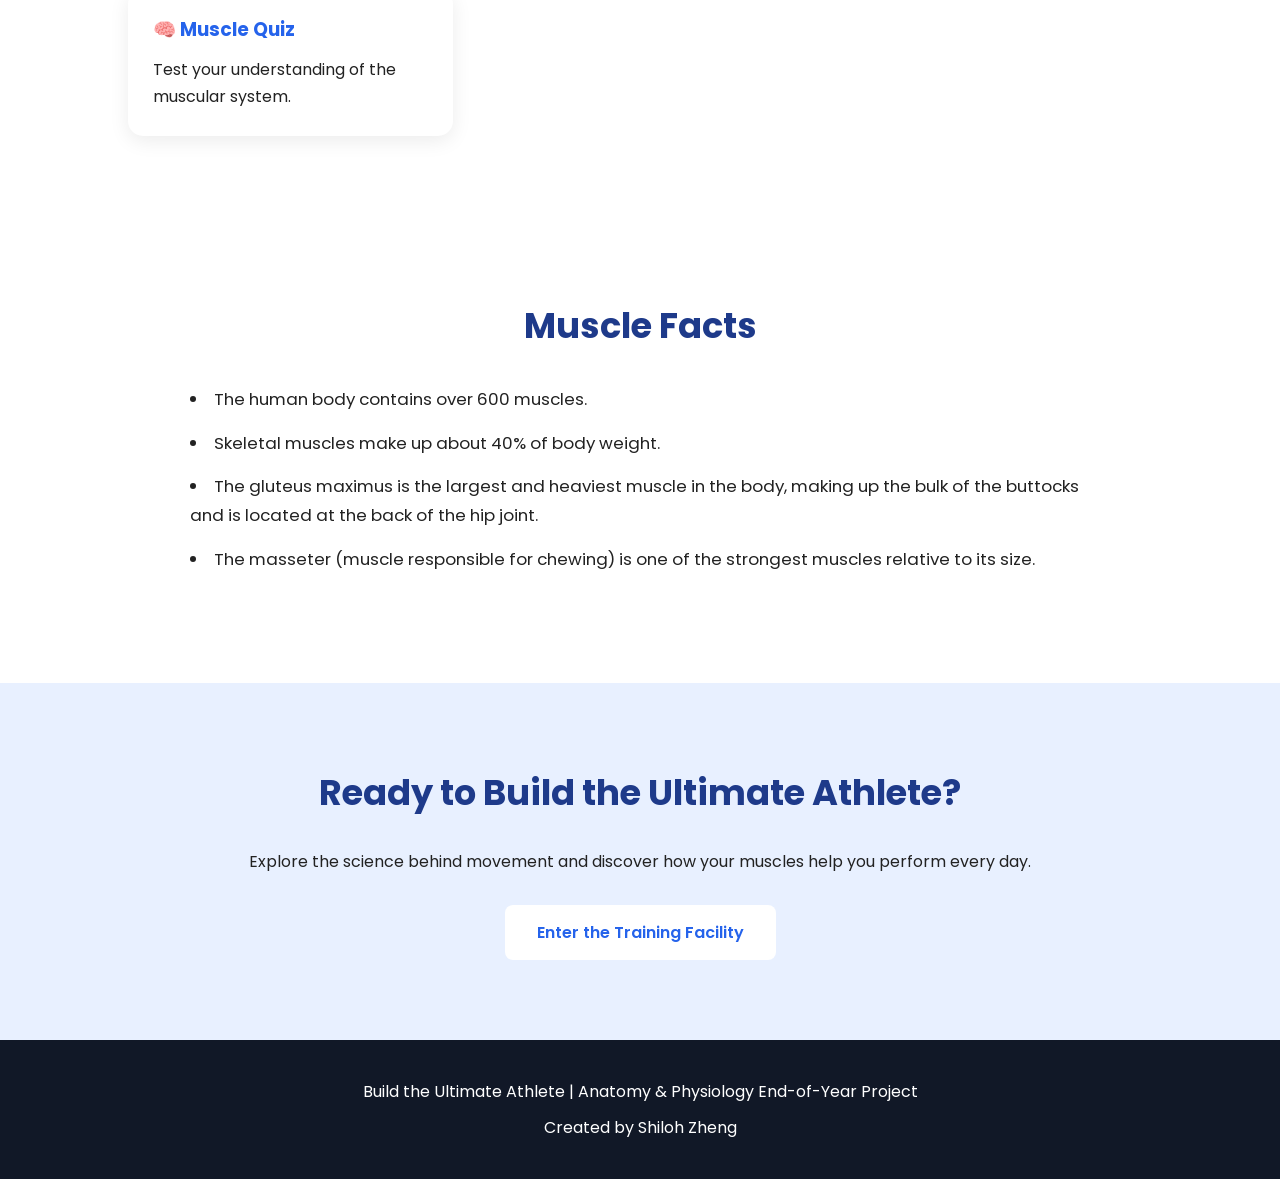
==== commit 2fec8172: "Clean up HTML by removing commented sections Removed HTML comments for sections like CSS, Navigation" ====
--- a/index.html
+++ b/index.html
@@ -5,17 +5,14 @@
     <meta name="viewport" content="width=device-width, initial-scale=1.0">
     <title>Build the Ultimate Athlete</title>
 
-    <!-- CSS -->
     <link rel="stylesheet" href="css/style.css">
     <link rel="stylesheet" href="css/home.css">
 
-    <!-- Google Font -->
     <link href="https://fonts.googleapis.com/css2?family=Poppins:wght@300;400;500;600;700&display=swap" rel="stylesheet">
 </head>
 
 <body>
 
-    <!-- Navigation -->
     <header>
         <nav>
             <div class="logo">
@@ -33,58 +30,41 @@
         </nav>
     </header>
 
-    <!-- Hero Section -->
     <section class="hero">
 
         <div class="hero-content">
-    
+        
             <span class="badge">
                 End-of-Year Anatomy & Physiology Project
             </span>
-    
+        
             <h1>
                 Build the Ultimate Athlete
             </h1>
-    
+        
             <p>
                 Discover how the muscular system powers every sprint,
                 jump, lift, and throw. Explore anatomy through sports,
                 exercise, and interactive challenges.
             </p>
-    
+        
             <div class="hero-buttons">
                 <a href="#overview" class="btn">
                     Start Exploring
                 </a>
-    
+        
                 <a href="pages/quiz.html" class="secondary-btn">
                     Take the Quiz
                 </a>
             </div>
-    
+        
         </div>
-    
-        <!-- Floating Icons -->
-    
-        <div class="floating-icon dumbbell">
-            🏋️
-        </div>
-    
-        <div class="floating-icon runner">
-            🏃
-        </div>
-    
-        <div class="floating-icon basketball">
-            🏀
-        </div>
-    
-        <div class="floating-icon muscle">
-            💪
-        </div>
-    
-    </section>
-
-    <!-- About -->
+        
+        <div class="floating-icons-container">
+            <div class="floating-icon icon-1">🏋️</div>   <div class="floating-icon icon-2">🏃</div>   <div class="floating-icon icon-3">🏀</div>   <div class="floating-icon icon-4">💪</div>   <div class="floating-icon icon-5">🥏</div>   <div class="floating-icon icon-6">🏒</div>   <div class="floating-icon icon-7">⚽</div>   <div class="floating-icon icon-8">🏐</div>   <div class="floating-icon icon-9">🏉</div>   <div class="floating-icon icon-10">⛷️</div>  <div class="floating-icon icon-11">⚾</div>  <div class="floating-icon icon-12">🎾</div>  <div class="floating-icon icon-13">🏸</div>  <div class="floating-icon icon-14">🏓</div>  <div class="floating-icon icon-15">🏊</div>  <div class="floating-icon icon-16">🧗</div>  <div class="floating-icon icon-17">🚴</div>  <div class="floating-icon icon-18">🏹</div>  <div class="floating-icon icon-19">🥊</div>  </div>
+        
+    </section>
+
     <section id="overview" class="about">
 
         <h2>Why This Project?</h2>
@@ -99,7 +79,6 @@
 
     </section>
 
-    <!-- Function Section -->
     <section class="functions">
 
         <h2>What Is the Muscular System?</h2>
@@ -137,7 +116,6 @@
 
     </section>
 
-    <!-- Muscle Groups -->
     <section class="muscles">
 
         <h2>Major Muscle Groups</h2>
@@ -244,7 +222,6 @@
 
     </section>
 
-    <!-- Explore Section -->
     <section class="explore">
 
         <h2>Explore the Training Facility</h2>
@@ -285,7 +262,6 @@
 
     </section>
 
-    <!-- Fun Facts -->
     <section class="facts">
 
         <h2>Muscle Facts</h2>
@@ -299,7 +275,6 @@
 
     </section>
 
-    <!-- CTA -->
     <section class="cta">
 
         <h2>Ready to Build the Ultimate Athlete?</h2>
@@ -315,7 +290,6 @@
 
     </section>
 
-    <!-- Footer -->
     <footer>
 
         <p>
--- a/css/style.css
+++ b/css/style.css
@@ -407,3 +407,27 @@
     font-size: 0.95rem;
     color: #555;
 }
+
+/* =========================
+   SCROLL ANIMATIONS
+========================= */
+
+.card,
+.muscle-card,
+.explore-card {
+
+    opacity: 0;
+    transform: translateY(30px);
+
+    transition:
+        opacity 0.8s ease,
+        transform 0.8s ease;
+}
+
+.card.active,
+.muscle-card.active,
+.explore-card.active {
+
+    opacity: 1;
+    transform: translateY(0);
+}
--- a/css/home.css
+++ b/css/home.css
@@ -11,3 +11,59 @@
 .facts {
     background-color: white;
 }
+
+/* ==========================================================================
+   💡 ULTRA FLOATING ANIMATION SYSTEM (19 Dynamic Sports Icons)
+   ========================================================================== */
+
+.hero {
+    position: relative;
+    overflow: hidden; /* 防止表情飘出首屏区域 */
+}
+
+/* 统一基础悬浮样式 */
+.floating-icon {
+    position: absolute;
+    font-size: 2.4rem; /* 稍微放大一点，更清晰漂亮 */
+    opacity: 0.2;     /* 淡淡的半透明，保持极佳的科技与学术高级感，不夺走文字焦点 */
+    animation: floatAnimation 6s ease-in-out infinite;
+    user-select: none;
+    pointer-events: none;
+}
+
+/* 慢速、柔和的上下浮动 + 微小旋转动画 */
+@keyframes floatAnimation {
+    0%, 100% { 
+        transform: translateY(0) rotate(0deg); 
+    }
+    50% { 
+        transform: translateY(-25px) rotate(8deg); 
+    }
+}
+
+/* 将 19 种运动图标精准散落在 Hero 区域的左侧（Left）和右侧（Right）
+   通过高低不同的 Top、左右不同的边距，以及交错的 delay，实现完美空气感 
+*/
+
+/* --- 左侧悬浮大军 (Left Side) --- */
+.icon-1  { top: 10%; left: 4%;  animation-delay: 0.0s; animation-duration: 5.5s; } /* 🏋️ Gym Workout */
+.icon-2  { top: 22%; left: 12%; animation-delay: 1.2s; animation-duration: 6.2s; } /* 🏃 Sprinting */
+.icon-3  { top: 35%; left: 5%;  animation-delay: 0.5s; animation-duration: 5.8s; } /* 🏀 Basketball */
+.icon-4  { top: 48%; left: 14%; animation-delay: 2.3s; animation-duration: 6.5s; } /* 💪 Muscle/Gym */
+.icon-5  { top: 60%; left: 3%;  animation-delay: 1.7s; animation-duration: 5.2s; } /* 🥏 Ultimate Frisbee */
+.icon-6  { top: 72%; left: 11%; animation-delay: 3.1s; animation-duration: 6.8s; } /* 🏒 Hockey */
+.icon-7  { top: 85%; left: 6%;  animation-delay: 0.8s; animation-duration: 6.0s; } /* ⚽ Soccer */
+.icon-8  { top: 16%; left: 22%; animation-delay: 2.7s; animation-duration: 5.4s; } /* 🏐 Volleyball */
+.icon-9  { top: 55%; left: 25%; animation-delay: 4.0s; animation-duration: 7.0s; } /* 🏉 Rugby */
+.icon-10 { top: 80%; left: 20%; animation-delay: 1.5s; animation-duration: 5.6s; } /* ⛷️ Skiing */
+
+/* --- 右侧悬浮大军 (Right Side) --- */
+.icon-11 { top: 12%; right: 5%;  animation-delay: 0.3s; animation-duration: 5.9s; } /* ⚾ Baseball */
+.icon-12 { top: 25%; right: 14%; animation-delay: 1.8s; animation-duration: 6.1s; } /* 🎾 Tennis */
+.icon-13 { top: 38%; right: 4%;  animation-delay: 0.9s; animation-duration: 5.3s; } /* 🏸 Badminton */
+.icon-14 { top: 50%; right: 12%; animation-delay: 2.5s; animation-duration: 6.7s; } /* 🏓 Table Tennis */
+.icon-15 { top: 62%; right: 3%;  animation-delay: 1.1s; animation-duration: 5.7s; } /* 🏊 Swimming */
+.icon-16 { top: 75%; right: 15%; animation-delay: 3.4s; animation-duration: 6.4s; } /* 🧗 Rock Climbing */
+.icon-17 { top: 88%; right: 6%;  animation-delay: 2.0s; animation-duration: 5.5s; } /* 🚴 Cycling */
+.icon-18 { top: 20%; right: 24%; animation-delay: 4.2s; animation-duration: 6.9s; } /* 🏹 Archery */
+.icon-19 { top: 68%; right: 23%; animation-delay: 1.3s; animation-duration: 5.1s; } /* 🥊 Boxing */
